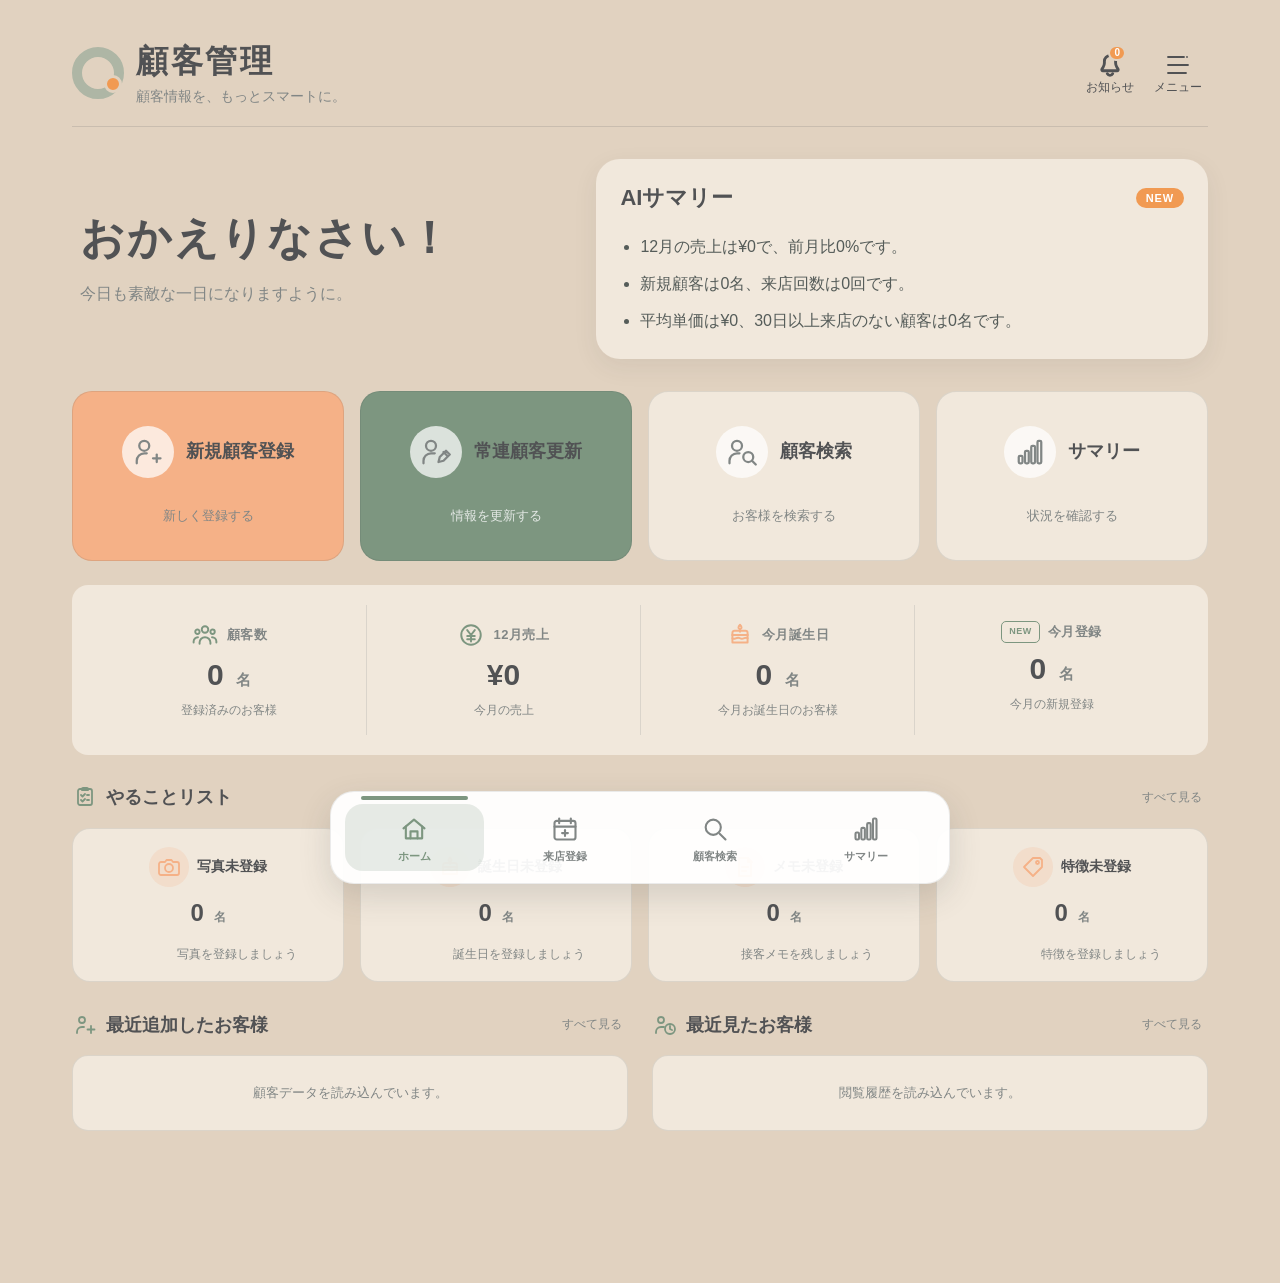
==== index.html @ 88546f0f "fix: サマリー月選択のレイアウトを復元" ====
<!DOCTYPE html>
<html lang="ja">
    <head><!-- ページのタイトルや文字コードなど、画面に直接表示されない設定を書く場所 -->
        <!-- 日本語などを文字化けせず表示するため、文字コードをUTF-8に設定 -->
        <meta charset="UTF-8">
        <!-- スマートフォンでも画面幅に合わせて表示するための設定 -->
        <meta name="viewport" content="width=device-width, initial-scale=1.0">

        <!-- ブラウザのタブに表示されるページタイトル -->
        <title>顧客管理Webアプリ</title>

        <script>
            document.documentElement.classList.add("app-loading");
        </script>

        <!-- 画面の見た目を管理するCSSファイルを読み込む -->
        <link rel="stylesheet" href="style.css">
    </head>

    <body><!-- ここから、ユーザーの画面に実際に表示される内容を書く -->
        <!-- アプリ画面の主要な内容をまとめる領域 -->
        <main class="app-container">

            <!-- アプリ名や説明をまとめるヘッダー領域 -->
            <header class="top-header">
                <!-- ロゴ・アプリ名・キャッチコピーをまとめる領域 -->
                <div class="brand">
                    <!-- 装飾用のロゴ。内容を持たないため読み上げ対象から外す -->
                    <div class="brand-logo" aria-hidden="true"></div>

                    <!-- アプリ名とキャッチコピー -->
                    <div class="brand-text">
                        <h1>顧客管理</h1>
                        <p>顧客情報を、もっとスマートに。</p>
                    </div>
                </div>

                <!-- お知らせとメニューの操作ボタン -->
                <div class="header-actions">
                    <!-- お知らせボタンと通知パネルをまとめる領域 -->
                    <div class="notification-area">
                        <!-- type="button"で通常の操作ボタンとして扱う -->
                        <button
                            class="icon-button notification-button"
                            type="button"
                            aria-label="お知らせ 3件"
                            aria-expanded="false"
                            aria-controls="notification-panel"
                        >
                            <span class="icon-button-icon">
                                <svg
                                    class="header-action-icon"
                                    viewBox="6 5 12 15"
                                    aria-hidden="true"
                                >
                                    <path
                                        d="M8.5 9.5a3.5 3.5 0 1 1 7 0v1.2c0 .9.3 1.8.8 2.6l.7 1.1c.3.5 0 1.1-.6 1.1H7.6c-.6 0-.9-.6-.6-1.1l.7-1.1c.5-.8.8-1.7.8-2.6V9.5"
                                    />
                                    <path d="M10.3 17.3a1.9 1.9 0 0 0 3.4 0" />
                                </svg>
                                <span
                                    class="notification-badge"
                                    id="notification-badge"
                                    aria-hidden="true"
                                    hidden
                                >
                                    0
                                </span>
                            </span>
                            <span class="action-label">お知らせ</span>
                        </button>

                        <!-- ベルを押したときに表示する通知パネル -->
                        <div
                            class="notification-panel"
                            id="notification-panel"
                            aria-label="お知らせ一覧"
                        >
                            <div class="notification-panel-header">
                                <h2 class="notification-panel-title">お知らせ</h2>
                                <span
                                    class="notification-panel-count"
                                    id="notification-panel-count"
                                >
                                    0件
                                </span>
                            </div>

                            <!-- JavaScriptで最新のお知らせを表示する -->
                            <div
                                class="notification-list"
                                id="notification-list"
                            ></div>
                        </div>
                    </div>

                    <div class="menu-area">
                        <button
                            class="icon-button menu-button"
                            type="button"
                            aria-label="メニュー"
                            aria-expanded="false"
                            aria-controls="menu-panel"
                        >
                            <svg
                                class="header-menu-icon"
                                viewBox="0 0 24 24"
                                aria-hidden="true"
                            >
                                <!-- 上：横線＋小さな点 -->
                                <path d="M2 3h16" />
                                <circle cx="21" cy="3" r="0.9"
                                fill="currentColor"
                                stroke="none"
                                />

                                <!-- 真ん中 -->
                                <path d="M2 11h20" />

                                <!-- 下：ほんの少しだけ短くする -->
                                <path d="M2 19h18" />
                            </svg>
                            <span class="action-label">メニュー</span>
                        </button>

                        <!-- メニューボタンを押したときに表示するパネル -->
                        <div
                            class="menu-panel"
                            id="menu-panel"
                            aria-label="メニュー一覧"
                        >   
                            <div class="menu-panel-layout">
                                <!-- 左側のビジュアルエリア -->
                                <div class="menu-panel-visual" aria-hidden="true">
                                    <div class="menu-panel-visual-placeholder">
                                        <span class="menu-panel-visual-label">
                                            CUSTOMER CARE
                                        </span>

                                        <span class="menu-panel-visual-text">
                                            顧客情報を、もっと<br>
                                            スマートに。
                                        </span>
                                    </div>
                                </div>

                                <!-- 右側のメニューエリア -->
                                <div class="menu-panel-content">
                                    <div class="menu-panel-top">
                                        <h2 class="menu-panel-title">メニュー</h2>

                                        <button
                                            class="menu-close-button"
                                            type="button"
                                            aria-label="メニューを閉じる"
                                        >
                                            <span>close</span>
                                            <span aria-hidden="true">×</span>
                                        </button>
                                    </div>

                                    <nav class="menu-list" aria-label="アプリメニュー">
                                        <button
                                            class="menu-item"
                                            type="button"
                                            data-view="new-customer"
                                        >
                                            <span class="menu-item-text">
                                                <span class="menu-item-title">
                                                    新規顧客登録
                                                </span>

                                                <span class="menu-item-description">
                                                    新しいお客様を登録する
                                                </span>
                                            </span>

                                            <span class="menu-item-arrow" aria-hidden="true">
                                                ›
                                            </span>
                                        </button>

                                        <button
                                            class="menu-item"
                                            type="button"
                                            data-view="regular-customer"
                                        >
                                            <span class="menu-item-text">
                                                <span class="menu-item-title">
                                                    常連顧客更新
                                                </span>

                                                <span class="menu-item-description">
                                                    お客様の情報を更新する
                                                </span>
                                            </span>

                                            <span class="menu-item-arrow" aria-hidden="true">
                                                ›
                                            </span>
                                        </button>

                                        <button
                                            class="menu-item"
                                            type="button"
                                            data-view="notifications"
                                        >
                                            <span class="menu-item-text">
                                                <span class="menu-item-title">
                                                    通知一覧
                                                </span>

                                                <span class="menu-item-description">
                                                    お知らせをまとめて確認する
                                                </span>
                                            </span>

                                            <span class="menu-item-arrow" aria-hidden="true">
                                                ›
                                            </span>
                                        </button>

                                        <button
                                            class="menu-item"
                                            type="button"
                                            data-view="settings"
                                        >
                                            <span class="menu-item-text">
                                                <span class="menu-item-title">
                                                    設定
                                                </span>

                                                <span class="menu-item-description">
                                                    アプリの設定を確認する
                                                </span>
                                            </span>

                                            <span class="menu-item-arrow" aria-hidden="true">
                                                ›
                                            </span>
                                        </button>

                                        <button
                                            class="menu-item"
                                            type="button"
                                            data-view="about"
                                        >
                                            <span class="menu-item-text">
                                                <span class="menu-item-title">
                                                    アプリについて
                                                </span>

                                                <span class="menu-item-description">
                                                    このアプリの情報を確認する
                                                </span>
                                            </span>

                                            <span class="menu-item-arrow" aria-hidden="true">
                                                ›
                                            </span>
                                        </button>
                                    </nav>
                                </div>
                            </div>
                        </div>
                    </div>
                </div>
            </header>

            <!-- 現在表示しているホーム画面 -->
            <div
                class="app-view"
                id="home-view"
            >

                <!-- ホーム画面上部の挨拶とAIサマリーをまとめる領域 -->
                <section class="home-overview">
                    <!-- 利用者への挨拶を表示する領域 -->
                    <div class="welcome-message">
                        <h2>おかえりなさい！</h2>
                        <p>今日も素敵な一日になりますように。</p>
                    </div>

                    <!-- AIが顧客情報を分析した結果を表示するカード -->
                    <section class="ai-summary-card">
                        <!-- AIサマリーカードの見出し -->
                        <div class="ai-summary-header">
                            <h2>AIサマリー</h2>
                            <span class="new-label">NEW</span>
                        </div>

                        <!-- JavaScriptで最新の集計内容を表示する -->
                        <ul
                            class="ai-summary-list"
                            id="home-ai-summary-list"
                        ></ul>
                    </section>
                </section>

                <!-- ホーム画面の主要機能へ移動するメニュー -->
                <section class="quick-actions">

                    <!-- 主要機能のカードを並べる領域 -->
                    <div class="action-grid">

                        <!-- 新しい顧客を登録するメニュー -->
                        <button
                            class="action-card action-card--new"
                            type="button"
                            data-view="new-customer"
                        >

                            <!-- アイコンと機能名を横並びにする -->
                            <span class="action-card-header">
                                <!-- 人物とプラス記号を組み合わせた新規登録アイコン -->
                                <span class="action-card-icon" aria-hidden="true">
                                    <svg
                                        viewBox="0 0 24 24"
                                        fill="none"
                                        stroke="currentColor"
                                        stroke-width="1.8"
                                        stroke-linecap="round"
                                        stroke-linejoin="round"
                                    >
                                    
                                        <!-- 人物の頭 -->
                                        <circle cx="9" cy="7" r="4"></circle>

                                        <!-- 人物の肩から身体の部分 -->
                                        <path d="M3 21v-2a6 6 0 0 1 6-6h2"></path>

                                        <!-- 新規追加を表すプラス記号 -->
                                        <path d="M19 14v6"></path>
                                        <path d="M16 17h6"></path>
                                    </svg>
                                </span>
                                <span class="action-card-title">新規顧客登録</span>
                            </span>
                            <span class="action-card-description">新しく登録する</span>
                        </button>

                        <!-- 常連顧客の情報を更新するメニュー -->
                        <button
                            class="action-card action-card--regular"
                            type="button"
                            data-view="regular-customer"
                        >

                            <!-- アイコンと機能名を横並びにする -->
                            <span class="action-card-header">
                                <!-- 人物と鉛筆を組み合わせた顧客情報更新アイコン -->
                                <span class="action-card-icon" aria-hidden="true">
                                    <svg
                                        viewBox="0 0 24 24"
                                        fill="none"
                                        stroke="currentColor"
                                        stroke-width="1.8"
                                        stroke-linecap="round"
                                        stroke-linejoin="round"
                                    >
                                        <!-- 人物の頭 -->
                                        <circle cx="8" cy="7" r="4"></circle>

                                        <!-- 人物の肩から身体の部分 -->
                                        <path d="M2 21v-2a6 6 0 0 1 6-6h3"></path>

                                        <!-- 顧客情報の編集を表す鉛筆 -->
                                        <path d="M14 20l1-4 5-5 3 3-5 5-4 1z"></path>

                                        <!-- 鉛筆の先端側を表す線 -->
                                        <path d="M18 12l3 3"></path>
                                    </svg>
                                </span>
                                <span class="action-card-title">常連顧客更新</span>
                            </span>
                            <span class="action-card-description">情報を更新する</span>
                        </button>

                        <!-- 登録済みの顧客を探すメニュー -->
                        <button
                            class="action-card action-card--search"
                            type="button"
                            data-view="customer-search"
                        >

                            <!-- アイコンと機能名を横並びにする -->
                            <span class="action-card-header">
                                <!-- 人物と虫眼鏡を組み合わせた顧客検索アイコン -->
                                <span class="action-card-icon" aria-hidden="true">
                                    <svg
                                        viewBox="0 0 24 24"
                                        fill="none"
                                        stroke="currentColor"
                                        stroke-width="1.8"
                                        stroke-linecap="round"
                                        stroke-linejoin="round"
                                    >
                                        <!-- 人物の頭 -->
                                        <circle cx="8" cy="7" r="4"></circle>

                                        <!-- 人物の肩から身体の部分 -->
                                        <path d="M2 21v-2a6 6 0 0 1 6-6h2"></path>

                                        <!-- 顧客を探すことを表す虫眼鏡 -->
                                        <circle cx="17" cy="16" r="4"></circle>

                                        <!-- 虫眼鏡の持ち手 -->
                                        <path d="M20 19l3 3"></path>
                                    </svg>
                                </span>
                                <span class="action-card-title">顧客検索</span>
                            </span>
                            <span class="action-card-description">お客様を検索する</span>
                        </button>

                        <!-- 顧客や来店状況を確認するメニュー -->
                        <button
                            class="action-card action-card--summary"
                            type="button"
                            data-view="summary"
                        >

                            <!-- アイコンと機能名を横並びにする -->
                            <span class="action-card-header">
                                <!-- データの集計を表す棒グラフアイコン -->
                                <span class="action-card-icon" aria-hidden="true">
                                    <svg
                                        viewBox="0 0 24 24"
                                        fill="none"
                                        stroke="currentColor"
                                        stroke-width="1.8"
                                        stroke-linecap="round"
                                        stroke-linejoin="round"
                                    >
                                        <!-- 左から右へ高くなる4本の棒 -->
                                        <rect x="3" y="15" width="3" height="6" rx="1"></rect>
                                        <rect x="8" y="11" width="3" height="10" rx="1"></rect>
                                        <rect x="13" y="7" width="3" height="14" rx="1"></rect>
                                        <rect x="18" y="3" width="3" height="18" rx="1"></rect>
                                    </svg>
                                </span>
                                <span class="action-card-title">サマリー</span>
                            </span>
                            <span class="action-card-description">状況を確認する</span>
                        </button>
                    </div>
                </section>

                <!-- 顧客数や売上など、ホーム画面の主要な数値を表示する集計エリア -->
                <section class="stats-summary" aria-label="顧客データ集計">

                    <!-- 項目名と数値を組み合わせた集計一覧 -->
                    <dl class="stats-grid">

                        <!-- 登録されている顧客数 -->
                        <div class="stat-item">

                            <!-- アイコンと項目名を横並びにする -->
                            <dt class="stat-label">
                                <!-- 登録されている複数の顧客を表すアイコン -->
                                <span class="stat-icon" aria-hidden="true">
                                    <svg
                                        viewBox="0 0 24 24"
                                        fill="none"
                                        stroke="currentColor"
                                        stroke-width="1.8"
                                        stroke-linecap="round"
                                        stroke-linejoin="round"
                                    >
                                        <!-- 中央の人物 -->
                                        <circle cx="12" cy="7" r="3"></circle>
                                        <path d="M7 20v-1a5 5 0 0 1 10 0v1"></path>

                                        <!-- 左側の人物 -->
                                        <circle cx="5" cy="9" r="2"></circle>
                                        <path d="M1.5 19v-1a4 4 0 0 1 4-4"></path>

                                        <!-- 右側の人物 -->
                                        <circle cx="19" cy="9" r="2"></circle>
                                        <path d="M22.5 19v-1a4 4 0 0 0-4-4"></path>
                                    </svg>
                                </span>
                                <span>顧客数</span>
                            </dt>
                            <dd class="stat-value">
                                <span id="home-customer-count">0</span>
                                <span class="stat-unit">名</span>
                            </dd>
                            <dd class="stat-description">
                                登録済みのお客様
                            </dd>
                        </div>

                        <!-- 全期間の売上合計 -->
                        <div class="stat-item">

                            <!-- アイコンと項目名を横並びにする -->
                            <dt class="stat-label">
                                <!-- 売上金額を表す円マークのアイコン -->
                                <span class="stat-icon" aria-hidden="true">
                                    <svg
                                        viewBox="0 0 24 24"
                                        fill="none"
                                        stroke="currentColor"
                                        stroke-width="1.8"
                                        stroke-linecap="round"
                                        stroke-linejoin="round"
                                    >
                                        <!-- 金額を囲む円 -->
                                        <circle cx="12" cy="12" r="9"></circle>

                                        <!-- 円マーク -->
                                        <path d="M8.5 7.5 12 12l3.5-4.5"></path>
                                        <path d="M8.5 13h7"></path>
                                        <path d="M8.5 16h7"></path>
                                        <path d="M12 12v6"></path>
                                    </svg>
                                </span>
                                <span id="home-sales-label">
                                    月間売上
                                </span>
                            </dt>
                            <dd
                                class="stat-value"
                                id="home-month-sales"
                            >
                                ¥0
                            </dd>

                            <dd class="stat-description">
                                今月の売上
                            </dd>
                        </div>

                        <!-- 今月誕生日を迎える顧客数 -->
                        <div class="stat-item">

                            <!-- アイコンと項目名を横並びにする -->
                            <dt class="stat-label">
                                <!-- 今月誕生日を迎えるお客様を表すケーキアイコン -->
                                <span class="stat-icon stat-icon--birthday" aria-hidden="true">
                                    <svg
                                        viewBox="0 0 24 24"
                                        fill="none"
                                        stroke="currentColor"
                                        stroke-width="1.8"
                                        stroke-linecap="round"
                                        stroke-linejoin="round"
                                    >
                                        <!-- ろうそくの炎 -->
                                        <path d="M12 2.5c1 1 1.4 1.8 1.4 2.6A1.4 1.4 0 0 1 12 6.5a1.4 1.4 0 0 1-1.4-1.4c0-.8.4-1.6 1.4-2.6z"></path>

                                        <!-- ろうそく -->
                                        <path d="M12 6.5V9"></path>

                                        <!-- ケーキ上部 -->
                                        <path d="M5 12h14"></path>
                                        <path d="M7 8h10a2 2 0 0 1 2 2v2H5v-2a2 2 0 0 1 2-2z"></path>

                                        <!-- ケーキ本体 -->
                                        <path d="M5 12v7h14v-7"></path>

                                        <!-- デコレーション -->
                                        <path d="M5 15c2 2 4-2 7 0s5-2 7 0"></path>
                                    </svg>
                                </span>
                                <span>今月誕生日</span>
                            </dt>
                            <dd class="stat-value">
                                <span id="home-birthday-count">0</span>
                                <span class="stat-unit">名</span>
                            </dd>
                            <dd class="stat-description">今月お誕生日のお客様</dd>
                        </div>

                        <!-- 今月新しく登録された顧客数 -->
                        <div class="stat-item">

                            <!-- アイコンと項目名を横並びにする -->
                            <dt class="stat-label">
                                <!-- 今月新しく登録された件数を表すNEWバッジ -->
                                <span class="stat-icon stat-icon--new" aria-hidden="true">NEW</span>
                                <span>今月登録</span>
                            </dt>
                            <dd class="stat-value">
                                <span id="home-registration-count">0</span>
                                <span class="stat-unit">名</span>
                            </dd>
                            <dd class="stat-description">今月の新規登録</dd>
                        </div>
                    </dl>
                </section>

                <!-- 登録情報の不足など、対応が必要な項目を表示する領域 -->
                <section class="todo-section">

                    <!-- セクション名と一覧表示ボタンを横並びにする -->
                    <div class="section-header">

                        <!-- アイコンとセクション名 -->
                        <h2 class="section-title">
                            <!-- 対応項目の一覧を表すチェックリストアイコン -->
                            <span class="section-title-icon" aria-hidden="true">
                                <svg
                                    viewBox="0 0 24 24"
                                    fill="none"
                                    stroke="currentColor"
                                    stroke-width="1.8"
                                    stroke-linecap="round"
                                    stroke-linejoin="round"
                                >
                                    <!-- クリップボード本体 -->
                                    <rect x="5" y="4" width="14" height="16" rx="2"></rect>

                                    <!-- 上のクリップ部分 -->
                                    <path d="M9 4.5h6"></path>
                                    <path d="M10 3h4a1 1 0 0 1 1 1v1H9V4a1 1 0 0 1 1-1z"></path>

                                    <!-- チェックマーク -->
                                    <path d="m8 10 1.5 1.5L12 9"></path>
                                    <path d="m8 15 1.5 1.5L12 14"></path>

                                    <!-- 項目の線 -->
                                    <path d="M14 10h2"></path>
                                    <path d="M14 15h2"></path>
                                </svg>
                            </span>
                            <span>やることリスト</span>
                        </h2>

                        <!-- 対応が必要なお客様をまとめて確認するボタン -->
                        <button
                            class="section-link"
                            type="button"
                            data-home-todo-action="all"
                        >
                            すべて見る
                            <span aria-hidden="true"></span>
                        </button>
                    </div>

                    <!-- 対応が必要な項目をカード形式で並べる領域 -->
                    <div class="todo-grid">

                        <!-- 写真未登録 -->
                        <button
                            class="todo-card"
                            type="button"
                            data-home-todo-action="photo"
                        >

                            <!-- アイコンと項目名を横並びにする -->
                            <span class="todo-card-header">
                                <!-- 写真未登録を表すカメラアイコン -->
                                <span class="todo-card-icon todo-card-icon--photo" aria-hidden="true">
                                    <svg
                                        viewBox="0 0 24 24"
                                        fill="none"
                                        stroke="currentColor"
                                        stroke-width="1.8"
                                        stroke-linecap="round"
                                        stroke-linejoin="round"
                                    >
                                        <!-- カメラ本体 -->
                                        <path d="M4 7h4l1.5-2h5L16 7h4a2 2 0 0 1 2 2v9a2 2 0 0 1-2 2H4a2 2 0 0 1-2-2V9a2 2 0 0 1 2-2z"></path>

                                        <!-- カメラのレンズ -->
                                        <circle cx="12" cy="13" r="4"></circle>
                                    </svg>
                                </span>
                                <span class="todo-card-title">写真未登録</span>
                            </span>
                            <span class="todo-card-value">
                                <span id="home-todo-photo-count">0</span>
                                <span class="todo-card-unit">名</span>
                            </span>
                            <span class="todo-card-description">写真を登録しましょう</span>
                            <span class="todo-card-arrow" aria-hidden="true"></span>
                        </button>

                        <!-- 誕生日未登録 -->
                        <button
                            class="todo-card"
                            type="button"
                            data-home-todo-action="birthday"
                        >

                            <!-- アイコンと項目名を横並びにする -->
                            <span class="todo-card-header">
                                <!-- 誕生日未登録を表すケーキアイコン -->
                                <span class="todo-card-icon todo-card-icon--birthday" aria-hidden="true">
                                    <svg
                                        viewBox="0 0 24 24"
                                        fill="none"
                                        stroke="currentColor"
                                        stroke-width="1.8"
                                        stroke-linecap="round"
                                        stroke-linejoin="round"
                                    >
                                        <!-- ろうそくの炎 -->
                                        <path d="M12 2.5c1 1 1.4 1.8 1.4 2.6A1.4 1.4 0 0 1 12 6.5a1.4 1.4 0 0 1-1.4-1.4c0-.8.4-1.6 1.4-2.6z"></path>

                                        <!-- ろうそく -->
                                        <path d="M12 6.5V9"></path>

                                        <!-- ケーキ上部 -->
                                        <path d="M5 12h14"></path>
                                        <path d="M7 8h10a2 2 0 0 1 2 2v2H5v-2a2 2 0 0 1 2-2z"></path>

                                        <!-- ケーキ本体 -->
                                        <path d="M5 12v7h14v-7"></path>

                                        <!-- デコレーション -->
                                        <path d="M5 15c2 2 4-2 7 0s5-2 7 0"></path>
                                    </svg>
                                </span>
                                <span class="todo-card-title">誕生日未登録</span>
                            </span>
                            <span class="todo-card-value">
                                <span id="home-todo-birthday-count">0</span>
                                <span class="todo-card-unit">名</span>
                            </span>
                            <span class="todo-card-description">誕生日を登録しましょう</span>
                            <span class="todo-card-arrow" aria-hidden="true"></span>
                        </button>

                        <!-- メモ未登録 -->
                        <button
                            class="todo-card"
                            type="button"
                            data-home-todo-action="memo"
                        >

                            <!-- アイコンと項目名を横並びにする -->
                            <span class="todo-card-header">
                            <!-- メモ未登録を表す書類アイコン -->
                                <span class="todo-card-icon todo-card-icon--memo" aria-hidden="true">
                                    <svg
                                        viewBox="0 0 24 24"
                                        fill="none"
                                        stroke="currentColor"
                                        stroke-width="1.8"
                                        stroke-linecap="round"
                                        stroke-linejoin="round"
                                    >
                                        <!-- 書類本体 -->
                                        <path d="M6 3h9l3 3v15H6z"></path>

                                        <!-- 右上の折り返し -->
                                        <path d="M15 3v4h4"></path>

                                        <!-- メモを表す線 -->
                                        <path d="M9 12h6"></path>
                                        <path d="M9 16h4"></path>
                                    </svg>
                                </span>
                                <span class="todo-card-title">メモ未登録</span>
                            </span>
                            <span class="todo-card-value">
                                <span id="home-todo-memo-count">0</span>
                                <span class="todo-card-unit">名</span>
                            </span>
                            <span class="todo-card-description">接客メモを残しましょう</span>
                            <span class="todo-card-arrow" aria-hidden="true"></span>
                        </button>

                        <!-- 特徴未登録 -->
                        <button
                            class="todo-card"
                            type="button"
                            data-home-todo-action="features"
                        >
                            
                            <!-- アイコンと項目名を横並びにする -->
                            <span class="todo-card-header">
                                <!-- 特徴未登録を表すタグアイコン -->
                                <span class="todo-card-icon todo-card-icon--feature" aria-hidden="true">
                                    <svg
                                        viewBox="0 0 24 24"
                                        fill="none"
                                        stroke="currentColor"
                                        stroke-width="1.8"
                                        stroke-linecap="round"
                                        stroke-linejoin="round"
                                    >
                                        <!-- タグ本体 -->
                                        <path d="M3 12 12 3h7l2 2v7l-9 9z"></path>

                                        <!-- タグの穴 -->
                                        <circle cx="16.5" cy="7.5" r="1.5"></circle>
                                    </svg>
                                </span>
                                <span class="todo-card-title">特徴未登録</span>
                            </span>
                            <span class="todo-card-value">
                                <span id="home-todo-features-count">0</span>
                                <span class="todo-card-unit">名</span>
                            </span>
                            <span class="todo-card-description">特徴を登録しましょう</span>
                            <span class="todo-card-arrow" aria-hidden="true"></span>
                        </button>
                    </div>
                </section>

                <!-- 最近利用した顧客情報をまとめる領域 -->
                <div class="recent-customers-grid">

                    <!-- 最近追加したお客様を表示する領域 -->
                    <section class="recent-customers-section">

                        <!-- セクション名と一覧表示ボタンを横並びにする -->
                        <div class="section-header">

                            <!-- アイコンとセクション名 -->
                            <h2 class="section-title">
                                <!-- 新しく追加された顧客を表す人物追加アイコン -->
                                <span class="section-title-icon" aria-hidden="true">
                                    <svg
                                        viewBox="0 0 24 24"
                                        fill="none"
                                        stroke="currentColor"
                                        stroke-width="1.8"
                                        stroke-linecap="round"
                                        stroke-linejoin="round"
                                    >
                                        <!-- 人物の頭 -->
                                        <circle cx="9" cy="7" r="3"></circle>

                                        <!-- 人物の肩から身体 -->
                                        <path d="M4 20v-1a5 5 0 0 1 5-5h2"></path>

                                        <!-- 新規追加を表すプラス記号 -->
                                        <path d="M18 13v7"></path>
                                        <path d="M14.5 16.5h7"></path>
                                    </svg>
                                </span>

                                <span>最近追加したお客様</span>
                            </h2>

                            <!-- 登録日の新しい順で顧客一覧を確認するボタン -->
                            <button
                                class="section-link"
                                type="button"
                                data-home-customer-list-action="recently-added"
                            >
                                すべて見る
                                <span aria-hidden="true"></span>
                            </button>

                        </div>

                        <!-- 最近追加した顧客カードを並べる領域 -->
                        <div
                            class="customer-list customer-list--recent"
                            id="home-recently-added-list"
                            aria-live="polite"
                        >
                            <p class="customer-list-empty-message">
                                顧客データを読み込んでいます。
                            </p>
                        </div>
                    </section>

                    <!-- 最近見たお客様を表示する領域 -->
                    <section class="recent-customers-section">

                        <!-- セクション名と一覧表示ボタンを横並びにする -->
                        <div class="section-header">

                            <!-- アイコンとセクション名 -->
                            <h2 class="section-title">
                                <!-- 最近確認した顧客を表す人物と時計のアイコン -->
                                <span class="section-title-icon" aria-hidden="true">
                                    <svg
                                        viewBox="0 0 24 24"
                                        fill="none"
                                        stroke="currentColor"
                                        stroke-width="1.8"
                                        stroke-linecap="round"
                                        stroke-linejoin="round"
                                    >
                                        <!-- 人物の頭 -->
                                        <circle cx="8" cy="7" r="3"></circle>

                                        <!-- 人物の肩から身体 -->
                                        <path d="M3 20v-1a5 5 0 0 1 5-5h3"></path>

                                        <!-- 最近見たことを表す時計 -->
                                        <circle cx="17" cy="16" r="5"></circle>
                                        <path d="M17 13v3l2 1"></path>
                                    </svg>
                                </span>

                                <span>最近見たお客様</span>
                            </h2>

                            <!-- 閲覧履歴の新しい順で顧客一覧を確認するボタン -->
                            <button
                                class="section-link"
                                type="button"
                                data-home-customer-list-action="recently-viewed"
                            >
                                すべて見る
                                <span aria-hidden="true"></span>
                            </button>
                        </div>

                        <!-- 最近見た顧客カードを並べる領域 -->
                        <div
                            class="customer-list customer-list--viewed"
                            id="home-recently-viewed-list"
                            aria-live="polite"
                        >
                            <p class="customer-list-empty-message">
                                閲覧履歴を読み込んでいます。
                            </p>
                        </div>
                    </section>
                </div>
            </div>

            <!-- 来店登録の種類を選択する画面 -->
            <section
                class="app-view"
                id="visit-registration-view"
                aria-label="来店を登録"
            >
                <!-- 新規顧客・常連顧客の選択カード -->
                <div class="visit-registration-options">
                    <!-- 初めて来店するお客様 -->
                    <button
                        class="visit-registration-card visit-registration-card--new"
                        type="button"
                        data-view="new-customer"
                    >
                        <span
                            class="visit-registration-card-icon"
                            aria-hidden="true"
                        >
                            <svg
                                viewBox="0 0 24 24"
                                fill="none"
                                stroke="currentColor"
                                stroke-width="1.8"
                                stroke-linecap="round"
                                stroke-linejoin="round"
                            >
                                <circle cx="9" cy="7" r="4"></circle>
                                <path d="M3 21v-2a6 6 0 0 1 6-6h2"></path>
                                <path d="M19 14v6"></path>
                                <path d="M16 17h6"></path>
                            </svg>
                        </span>

                        <span class="visit-registration-card-divider"></span>

                        <span class="visit-registration-card-content">
                            <span class="visit-registration-card-title">
                                新規顧客
                            </span>

                            <span class="visit-registration-card-description">
                                初めて来店するお客様
                            </span>
                        </span>

                        <span
                            class="visit-registration-card-arrow"
                            aria-hidden="true"
                        >
                            ›
                        </span>
                    </button>

                    <!-- 登録済みのお客様 -->
                    <button
                        class="visit-registration-card visit-registration-card--regular"
                        type="button"
                        data-view="regular-customer"
                    >
                        <span
                            class="visit-registration-card-icon"
                            aria-hidden="true"
                        >
                            <svg
                                viewBox="0 0 24 24"
                                fill="none"
                                stroke="currentColor"
                                stroke-width="1.8"
                                stroke-linecap="round"
                                stroke-linejoin="round"
                            >
                                <!-- 人物の頭 -->
                                <circle cx="8" cy="7" r="4"></circle>

                                <!-- 人物の肩から身体の部分 -->
                                <path d="M2 21v-2a6 6 0 0 1 6-6h3"></path>

                                <!-- 顧客情報の編集を表す鉛筆 -->
                                <path d="M14 20l1-4 5-5 3 3-5 5-4 1z"></path>

                                <!-- 鉛筆の先端側を表す線 -->
                                <path d="M18 12l3 3"></path>
                            </svg>
                        </span>

                        <span class="visit-registration-card-divider"></span>

                        <span class="visit-registration-card-content">
                            <span class="visit-registration-card-title">
                                常連顧客
                            </span>

                            <span class="visit-registration-card-description">
                                登録済みのお客様を検索
                            </span>
                        </span>

                        <span
                            class="visit-registration-card-arrow"
                            aria-hidden="true"
                        >
                            ›
                        </span>
                    </button>
                </div>

                <!-- 画面下部の装飾 -->
                <div
                    class="visit-registration-decoration"
                    aria-hidden="true"
                >
                    <span class="visit-registration-decoration-line"></span>

                    <span class="visit-registration-decoration-mark">
                        ◯
                    </span>

                    <span class="visit-registration-decoration-line"></span>
                </div>
            </section>

            <!-- 新規顧客登録画面 -->
            <section
                class="app-view"
                id="new-customer-view"
                aria-label="新規顧客"
            >
                <!-- 新規顧客情報を入力するフォーム -->
                <form
                    class="customer-form"
                    id="new-customer-form"
                    novalidate
                >
                    <!-- 顧客名を入力するカード -->
                    <section class="form-card">
                        <div class="form-field">
                            <!-- 項目名と必須ラベル -->
                            <div class="form-label-row">
                                <label
                                    class="form-label"
                                    for="customer-name"
                                >
                                    顧客名
                                </label>

                                <span class="required-label">
                                    [必須]
                                </span>
                            </div>

                            <!-- 顧客名の入力欄 -->
                            <input
                                class="form-input"
                                id="customer-name"
                                name="customerName"
                                type="text"
                                placeholder="顧客名を入力してください"
                                autocomplete="name"
                                required
                            >

                            <p
                                class="form-error-message"
                                role="alert"
                                hidden
                            >
                                顧客名を入力してください。
                            </p>
                        </div>

                        <!-- 登録済みの似ている顧客を知らせる領域 -->
                        <section
                            class="similar-customer-alert"
                            aria-labelledby="similar-customer-title"
                            aria-live="polite"
                            hidden
                        >
                            <div class="similar-customer-header">
                                <span
                                    class="similar-customer-icon"
                                    aria-hidden="true"
                                >
                                    !
                                </span>

                                <h3 id="similar-customer-title">
                                    似ている顧客がいます
                                </h3>
                            </div>

                            <p class="similar-customer-description">
                                同じお客様を重複して登録しないよう、登録済みの情報をご確認ください。
                            </p>

                            <div class="similar-customer-card">
                                <div class="similar-customer-info">
                                    <span class="similar-customer-name">
                                        山田 太郎
                                    </span>

                                    <span class="similar-customer-meta">
                                        最終来店：2026/07/15
                                    </span>
                                </div>

                                <button
                                    class="similar-customer-button"
                                    type="button"
                                >
                                    この顧客を確認する
                                    <span aria-hidden="true">→</span>
                                </button>
                            </div>
                        </section>
                    </section>

                    <!-- 来店日を入力するカード -->
                    <section class="form-card">
                        <div class="form-field">
                            <!-- 項目名と必須ラベル -->
                            <div class="form-label-row">
                                <label
                                    class="form-label"
                                    for="visit-date"
                                >
                                    来店日
                                </label>

                                <span class="required-label">
                                    [必須]
                                </span>
                            </div>

                            <!-- 来店日の入力欄 -->
                            <input
                                class="form-input"
                                id="visit-date"
                                name="visitDate"
                                type="date"
                                required
                            >

                            <p
                                class="form-error-message"
                                role="alert"
                                hidden
                            >
                                来店日を入力してください。
                            </p>
                        </div>
                    </section>

                    <!-- 誕生日を入力するカード -->
                    <section class="form-card birthday-card">
                        <!-- 誕生日の項目名と必須ラベル -->
                        <div class="form-label-row">
                            <p class="form-label birthday-card-title">
                                誕生日
                            </p>

                            <span class="required-label">
                                [必須]
                            </span>
                        </div>

                        <!-- 誕生日を入力するか、不明かを選択する -->
                        <div class="birthday-status">
                            <label class="radio-label">
                                <input
                                    class="radio-input"
                                    type="radio"
                                    name="birthdayStatus"
                                    value="known"
                                    checked
                                >

                                <span class="radio-mark"></span>
                                <span>誕生日を入力する</span>
                            </label>

                            <label class="radio-label">
                                <input
                                    class="radio-input"
                                    type="radio"
                                    name="birthdayStatus"
                                    value="unknown"
                                >

                                <span class="radio-mark"></span>
                                <span>不明</span>
                            </label>
                        </div>

                        <p
                            class="form-error-message"
                            role="alert"
                            hidden
                        >
                            生年月日の年・月・日をすべて選択してください。
                        </p>

                        <!-- 生年月日の選択欄 -->
                        <div class="birthday-selects">
                            <label class="birthday-select-field">
                                <span class="visually-hidden">
                                    生まれた年
                                </span>

                                <select
                                    class="form-select"
                                    id="birth-year"
                                    name="birthYear"
                                    required
                                >
                                    <option value="">年</option>
                                </select>
                            </label>

                            <label class="birthday-select-field">
                                <span class="visually-hidden">
                                    生まれた月
                                </span>

                                <select
                                    class="form-select"
                                    id="birth-month"
                                    name="birthMonth"
                                    required
                                >
                                    <option value="">月</option>
                                </select>
                            </label>

                            <label class="birthday-select-field">
                                <span class="visually-hidden">
                                    生まれた日
                                </span>

                                <select
                                    class="form-select"
                                    id="birth-day"
                                    name="birthDay"
                                    required
                                >
                                    <option value="">日</option>
                                </select>
                            </label>
                        </div>
                    </section>

                    <!-- お客様の特徴を登録するカード -->
                    <section class="form-card feature-card">
                        <!-- 特徴の見出しと編集ボタン -->
                        <div class="feature-card-header">
                            <div class="form-label-row">
                                <p class="form-label feature-card-title">
                                    特徴
                                </p>

                                <span class="required-label">
                                    [必須]
                                </span>
                            </div>

                            <button
                                class="feature-edit-button"
                                type="button"
                                aria-expanded="false"
                            >
                                タグを編集
                            </button>
                        </div>

                        <!-- よく使用する特徴タグ -->
                        <div
                            class="feature-list"
                            aria-label="お客様の特徴"
                            aria-describedby="feature-required-message"
                        >
                            <button
                                class="feature-chip"
                                type="button"
                                aria-pressed="false"
                            >
                                短髪
                            </button>

                            <button
                                class="feature-chip"
                                type="button"
                                aria-pressed="false"
                            >
                                髭
                            </button>

                            <button
                                class="feature-chip"
                                type="button"
                                aria-pressed="false"
                            >
                                筋肉質
                            </button>

                            <button
                                class="feature-chip"
                                type="button"
                                aria-pressed="false"
                            >
                                細身
                            </button>

                            <button
                                class="feature-chip"
                                type="button"
                                aria-pressed="false"
                            >
                                体育会系
                            </button>

                            <button
                                class="feature-chip"
                                type="button"
                                aria-pressed="false"
                            >
                                お酒好き
                            </button>

                            <button
                                class="feature-chip"
                                type="button"
                                aria-pressed="false"
                            >
                                社長
                            </button>
                        </div>

                        <p
                            class="form-error-message"
                            id="feature-required-message"
                            role="alert"
                            hidden
                        >
                            特徴を1つ以上選択してください。
                        </p>

                        <!-- 特徴タグの編集操作 -->
                        <div
                            class="feature-editor-bar"
                            hidden
                        >
                            <div class="feature-editor-info">
                                <p class="feature-selected-message">
                                    <strong class="feature-selected-count">0</strong>
                                    件選択中
                                </p>

                                <p class="feature-edit-hint">
                                    鉛筆を押すとタグ名を変更できます
                                </p>
                            </div>

                            <button
                                class="feature-delete-button"
                                type="button"
                                disabled
                            >
                                選択したタグを削除
                            </button>
                        </div>

                        <!-- 一覧にない特徴を追加する入力欄 -->
                        <div class="feature-add-row">
                            <label
                                class="visually-hidden"
                                for="custom-feature"
                            >
                                新しい特徴
                            </label>

                            <input
                                class="form-input"
                                id="custom-feature"
                                name="customFeature"
                                type="text"
                                placeholder="特徴を入力してください"
                            >

                            <button
                                class="feature-add-button"
                                type="button"
                            >
                                追加
                            </button>
                        </div>
                    </section>

                    <!-- お客様の会計金額を入力するカード -->
                    <section class="form-card">
                        <div class="form-field">
                            <!-- 項目名と必須ラベル -->
                            <div class="form-label-row">
                                <label
                                    class="form-label"
                                    for="payment-amount"
                                >
                                    会計金額
                                </label>

                                <span class="required-label">
                                    [必須]
                                </span>
                            </div>

                            <!-- 円記号と会計金額の入力欄 -->
                            <div class="payment-amount-field">
                                <input
                                    class="form-input payment-amount-input"
                                    id="payment-amount"
                                    name="paymentAmount"
                                    type="text"
                                    inputmode="numeric"
                                    placeholder="0"
                                    autocomplete="off"
                                    aria-describedby="payment-amount-help"
                                    required
                                >

                                <span
                                    class="payment-amount-unit"
                                    aria-hidden="true"
                                >
                                    ¥
                                </span>
                            </div>

                            <p
                                class="form-error-message"
                                role="alert"
                                hidden
                            >
                                0円以上の会計金額を入力してください。
                            </p>

                            <p
                                class="form-help-text"
                                id="payment-amount-help"
                            >
                                数字を入力すると、カンマが自動で追加されます。
                            </p>
                        </div>
                    </section>

                    <!-- 担当スタッフを選択するカード -->
                    <section class="form-card">
                        <div class="form-field">
                            <!-- 項目名と必須ラベル -->
                            <div class="form-label-row">
                                <label
                                    class="form-label"
                                    for="staff-member"
                                >
                                    担当スタッフ
                                </label>

                                <span class="required-label">
                                    [必須]
                                </span>
                            </div>

                            <!-- 担当スタッフの入力欄 -->
                            <div class="staff-input-field">
                                <input
                                    class="form-input"
                                    id="staff-member"
                                    name="staffMember"
                                    type="text"
                                    list="staff-member-options"
                                    placeholder="担当スタッフ名を入力してください"
                                    autocomplete="off"
                                    required
                                >

                                <!-- 実データから担当スタッフ候補を表示する -->
                                <datalist id="staff-member-options"></datalist>
                            </div>

                            <p
                                class="form-error-message"
                                role="alert"
                                hidden
                            >
                                担当スタッフを入力してください。
                            </p>

                            <p class="form-help-text">
                                当日お客様を担当したスタッフを選択してください。
                            </p>
                        </div>
                    </section>

                    <!-- 新規顧客についてのメモを入力するカード -->
                    <section class="form-card">
                        <div class="form-field">
                            <div class="form-label-row">
                                <label
                                    class="form-label"
                                    for="new-customer-memo"
                                >
                                    新規顧客メモ
                                </label>
                            </div>

                            <textarea
                                class="form-textarea"
                                id="new-customer-memo"
                                name="newCustomerMemo"
                                rows="2"
                                maxlength="500"
                                placeholder="会話した内容や好み、次回来店時に確認したいことなどを入力してください。"
                                aria-describedby="new-customer-memo-help"
                            ></textarea>

                            <p
                                class="form-help-text"
                                id="new-customer-memo-help"
                            >
                                500文字以内で入力してください。
                            </p>
                        </div>
                    </section>

                    <!-- お客様の写真を登録するカード -->
                    <section class="form-card photo-card">
                        <div class="form-label-row">
                            <p class="form-label">
                                顧客写真
                            </p>
                        </div>

                        <p
                            class="form-help-text photo-help-text"
                            id="customer-photo-help"
                        >
                            お客様を見分けやすくするための写真を登録できます。
                        </p>

                        <!-- 写真のプレビューを表示する領域 -->
                        <div class="photo-preview">
                            <!-- 写真が未選択のときに表示する内容 -->
                            <div class="photo-preview-placeholder">
                                <span
                                    class="photo-preview-icon"
                                    aria-hidden="true"
                                >
                                    <svg
                                        viewBox="0 0 24 24"
                                        fill="none"
                                        stroke="currentColor"
                                        stroke-width="1.8"
                                        stroke-linecap="round"
                                        stroke-linejoin="round"
                                    >
                                        <rect
                                            x="3"
                                            y="5"
                                            width="18"
                                            height="14"
                                            rx="3"
                                        ></rect>

                                        <circle
                                            cx="9"
                                            cy="10"
                                            r="2"
                                        ></circle>

                                        <path d="M4 17l5-5 4 4 3-3 4 4"></path>
                                    </svg>
                                </span>

                                <p>写真が選択されていません</p>
                            </div>

                            <!-- 選択した複数の写真を表示する一覧 -->
                            <div
                                class="photo-preview-list"
                                aria-live="polite"
                            >
                            </div>
                        </div>

                        <!-- 実際のファイル選択欄 -->
                        <input
                            class="visually-hidden"
                            id="customer-photo"
                            name="customerPhoto"
                            type="file"
                            accept="image/*"
                            multiple
                            aria-describedby="customer-photo-help"
                        >

                        <div class="photo-actions">
                            <label
                                class="photo-select-button"
                                for="customer-photo"
                            >
                                写真を選択
                            </label>

                            <button
                                class="photo-remove-button"
                                type="button"
                                hidden
                            >
                                写真をすべて削除
                            </button>
                        </div>
                    </section>

                    <!-- 新規顧客を登録する操作エリア -->
                    <div class="form-submit-area">
                        <button
                            class="new-customer-submit-button"
                            id="new-customer-submit-button"
                            type="submit"
                        >
                            <span>
                                登録内容を確認する
                            </span>
                        </button>
                    </div>
                </form>
            </section>

            <!-- 常連顧客の来店情報を更新する画面 -->
            <section
                class="app-view"
                id="regular-customer-view"
                aria-label="常連顧客"
            >
                <!-- 登録済みの顧客を検索するカード -->
                <section
                    class="form-card regular-customer-search-card"
                    aria-labelledby="regular-customer-search-title"
                >
                    <div class="form-field">
                        <div class="form-label-row">
                            <h3
                                class="form-label"
                                id="regular-customer-search-title"
                            >
                                顧客検索
                            </h3>

                            <span class="required-label">
                                [必須]
                            </span>
                        </div>

                        <div class="regular-customer-search-field">
                            <input
                                class="form-input"
                                id="regular-customer-search"
                                type="search"
                                placeholder="顧客名・顧客ID・特徴で検索"
                                autocomplete="off"
                                aria-describedby="regular-customer-search-help"
                            >

                            <span
                                class="regular-customer-search-icon"
                                aria-hidden="true"
                            >
                                <svg
                                    viewBox="0 0 24 24"
                                    fill="none"
                                    stroke="currentColor"
                                    stroke-width="1.8"
                                    stroke-linecap="round"
                                    stroke-linejoin="round"
                                >
                                    <circle
                                        cx="10.5"
                                        cy="10.5"
                                        r="6.5"
                                    ></circle>

                                    <path d="m16 16 5 5"></path>
                                </svg>
                            </span>
                        </div>

                        <p
                            class="form-help-text"
                            id="regular-customer-search-help"
                        >
                            入力すると、該当するお客様が表示されます。
                        </p>

                        <p
                            class="form-error-message"
                            id="regular-customer-selection-error"
                            role="alert"
                            hidden
                        >
                            更新するお客様を選択してください。
                        </p>

                        <!-- 検索文字を入力したときだけ表示する検索結果 -->
                        <div
                            class="regular-customer-search-results"
                            id="regular-customer-search-results"
                            aria-live="polite"
                            hidden
                        >
                            <h3 class="regular-customer-results-title">
                                検索結果
                            </h3>

                            <div class="regular-customer-result-list">
                                <!-- 画面確認用の仮顧客データ1 -->
                                <article
                                    class="regular-customer-result-item"
                                    data-search-text="浅田 けん MU00001 短髪 髭 筋肉質 お酒好き"
                                    data-customer-name="浅田 けん"
                                    data-customer-id="MU00001"
                                    data-customer-initial="浅"
                                    data-last-visit="2026/07/21"
                                    data-visit-count="3"
                                    data-total-sales="42000"
                                    data-average-spend="14000"
                                    data-features="短髪,髭,筋肉質,お酒好き"
                                    data-recent-memo="シャンパンを開けてくれた"
                                    data-birthday-status="known"
                                    data-birth-year="1985"
                                    data-birth-month="4"
                                    data-birth-day="20"
                                >
                                    <div class="regular-customer-result-profile">
                                        <span
                                            class="regular-customer-result-avatar"
                                            aria-hidden="true"
                                        >
                                            浅
                                        </span>

                                        <div class="regular-customer-result-info">
                                            <div class="regular-customer-result-heading">
                                                <strong>
                                                    浅田 けん
                                                </strong>

                                                <span>
                                                    MU00001
                                                </span>
                                            </div>

                                            <p>
                                                短髪・髭・筋肉質・お酒好き
                                            </p>

                                            <p>
                                                最終来店：2026/07/21
                                            </p>
                                        </div>
                                    </div>

                                    <button
                                        class="regular-customer-select-button"
                                        type="button"
                                    >
                                        この顧客を選択
                                    </button>
                                </article>

                                <!-- 画面確認用の仮顧客データ2 -->
                                <article
                                    class="regular-customer-result-item"
                                    data-search-text="浅田 健一 MU00002 短髪 体育会系 社長"
                                    data-customer-name="浅田 健一"
                                    data-customer-id="MU00002"
                                    data-customer-initial="浅"
                                    data-last-visit="2026/07/18"
                                    data-visit-count="6"
                                    data-total-sales="78000"
                                    data-average-spend="13000"
                                    data-features="短髪,体育会系,社長"
                                    data-recent-memo="次回は友人と来店予定"
                                    data-birthday-status="unknown"
                                    data-birth-year=""
                                    data-birth-month=""
                                    data-birth-day=""
                                >
                                    <div class="regular-customer-result-profile">
                                        <span
                                            class="regular-customer-result-avatar"
                                            aria-hidden="true"
                                        >
                                            浅
                                        </span>

                                        <div class="regular-customer-result-info">
                                            <div class="regular-customer-result-heading">
                                                <strong>
                                                    浅田 健一
                                                </strong>

                                                <span>
                                                    MU00002
                                                </span>
                                            </div>

                                            <p>
                                                短髪・体育会系・社長
                                            </p>

                                            <p>
                                                最終来店：2026/07/18
                                            </p>
                                        </div>
                                    </div>

                                    <button
                                        class="regular-customer-select-button"
                                        type="button"
                                    >
                                        この顧客を選択
                                    </button>
                                </article>

                                <!-- 画面確認用の仮顧客データ3 -->
                                <article
                                    class="regular-customer-result-item"
                                    data-search-text="あさだけんた MU00003 細身 短髪 お酒好き"
                                    data-customer-name="あさだけんた"
                                    data-customer-id="MU00003"
                                    data-customer-initial="あ"
                                    data-last-visit="2026/07/10"
                                    data-visit-count="2"
                                    data-total-sales="19000"
                                    data-average-spend="9500"
                                    data-features="細身,短髪,お酒好き"
                                    data-recent-memo="赤ワインが好き"
                                    data-birthday-status="known"
                                    data-birth-year="1992"
                                    data-birth-month="11"
                                    data-birth-day="8"
                                >
                                    <div class="regular-customer-result-profile">
                                        <span
                                            class="regular-customer-result-avatar"
                                            aria-hidden="true"
                                        >
                                            あ
                                        </span>

                                        <div class="regular-customer-result-info">
                                            <div class="regular-customer-result-heading">
                                                <strong>
                                                    あさだけんた
                                                </strong>

                                                <span>
                                                    MU00003
                                                </span>
                                            </div>

                                            <p>
                                                細身・短髪・お酒好き
                                            </p>

                                            <p>
                                                最終来店：2026/07/10
                                            </p>
                                        </div>
                                    </div>

                                    <button
                                        class="regular-customer-select-button"
                                        type="button"
                                    >
                                        この顧客を選択
                                    </button>
                                </article>
                            </div>

                            <!-- 該当する顧客がいない場合の表示 -->
                            <p
                                class="regular-customer-no-results"
                                hidden
                            >
                                該当するお客様が見つかりませんでした。
                            </p>
                        </div>
                    </div>
                </section>

                <!-- 顧客を選択したあとに表示するプロフィールカード -->
                <section
                    class="regular-selected-customer"
                    id="regular-selected-customer"
                    aria-labelledby="regular-selected-customer-title"
                    aria-live="polite"
                    hidden
                >
                    <div class="regular-selected-customer-header">
                        <h3 id="regular-selected-customer-title">
                            選択中のお客様
                        </h3>

                        <button
                            class="regular-customer-change-button"
                            type="button"
                        >
                            変更
                        </button>
                    </div>

                    <div class="regular-selected-customer-profile">
                        <span
                            class="regular-selected-customer-avatar"
                            id="regular-selected-avatar"
                            aria-hidden="true"
                        >
                            浅
                        </span>

                        <div class="regular-selected-customer-main">
                            <div class="regular-selected-customer-name-row">
                                <strong id="regular-selected-name">
                                    浅田 けん
                                </strong>

                                <span id="regular-selected-id">
                                    MU00001
                                </span>
                            </div>

                            <dl class="regular-selected-customer-stats">
                                <div>
                                    <dt>最終来店</dt>
                                    <dd id="regular-selected-last-visit">
                                        2026/07/21
                                    </dd>
                                </div>

                                <div>
                                    <dt>来店回数</dt>
                                    <dd>
                                        <span id="regular-selected-visit-count">
                                            3
                                        </span>
                                        回
                                    </dd>
                                </div>

                                <div>
                                    <dt>累計売上</dt>
                                    <dd id="regular-selected-total-sales">
                                        42,000円
                                    </dd>
                                </div>

                                <div>
                                    <dt>平均単価</dt>
                                    <dd id="regular-selected-average-spend">
                                        14,000円
                                    </dd>
                                </div>
                            </dl>
                        </div>
                    </div>

                    <div class="regular-selected-customer-details">
                        <div class="regular-selected-detail">
                            <h4>特徴</h4>

                            <div
                                class="regular-selected-features"
                                id="regular-selected-features"
                            ></div>
                        </div>

                        <div class="regular-selected-detail">
                            <h4>最近のメモ</h4>

                            <p id="regular-selected-memo">
                                シャンパンを開けてくれた
                            </p>
                        </div>
                    </div>
                </section>

                <!-- 顧客選択後に表示する来店情報更新フォーム -->
                <form
                    class="customer-form regular-customer-form"
                    id="regular-customer-form"
                    novalidate
                >
                    <!-- 選択した顧客IDを保持する -->
                    <input
                        id="regular-selected-customer-id"
                        name="customerId"
                        type="hidden"
                    >

                    <!-- 登録済みの誕生日を確認・更新するカード -->
                    <section
                        class="form-card regular-birthday-card"
                        hidden
                    >
                        <div class="form-field">
                            <div class="form-label-row">
                                <p class="form-label">
                                    誕生日
                                </p>

                                <span class="optional-label">
                                    [必須]
                                </span>
                            </div>

                            <div class="birthday-status-options">
                                <label class="birthday-status-option">
                                    <input
                                        id="regular-birthday-known"
                                        name="regularBirthdayStatus"
                                        type="radio"
                                        value="known"
                                        checked
                                        required
                                    >

                                    <span>
                                        誕生日を入力する
                                    </span>
                                </label>

                                <label class="birthday-status-option">
                                    <input
                                        id="regular-birthday-unknown"
                                        name="regularBirthdayStatus"
                                        type="radio"
                                        value="unknown"
                                    >

                                    <span>
                                        不明
                                    </span>
                                </label>
                            </div>

                            <p
                                class="form-error-message"
                                id="regular-birthday-status-error"
                                role="alert"
                                hidden
                            >
                               生年月日の年・月・日をすべて選択してください。
                            </p>

                            <div class="birthday-selects">
                                <div class="birthday-select-field">
                                    <select
                                        class="form-select"
                                        id="regular-birth-year"
                                        name="birthYear"
                                        aria-label="誕生年"
                                    >
                                        <option value="">
                                            年
                                        </option>
                                    </select>
                                </div>

                                <div class="birthday-select-field">
                                    <select
                                        class="form-select"
                                        id="regular-birth-month"
                                        name="birthMonth"
                                        aria-label="誕生月"
                                    >
                                        <option value="">
                                            月
                                        </option>
                                    </select>
                                </div>

                                <div class="birthday-select-field">
                                    <select
                                        class="form-select"
                                        id="regular-birth-day"
                                        name="birthDay"
                                        aria-label="誕生日"
                                    >
                                        <option value="">
                                            日
                                        </option>
                                    </select>
                                </div>
                            </div>

                            <p class="form-help-text">
                                登録済みの場合は自動入力されます。不明の場合は、次回分かったときに追加できます。
                            </p>
                        </div>
                    </section>

                    <!-- 今回の来店情報を入力するカード -->
                    <section class="form-card regular-visit-card">
                        <div class="form-field">
                            <div class="form-label-row">
                                <h3 class="form-label">
                                    今回の来店情報
                                </h3>
                            </div>

                            <!-- 今回の来店日 -->
                            <div class="regular-visit-field">
                                <div class="form-label-row">
                                    <label
                                        class="form-label"
                                        for="regular-visit-date"
                                    >
                                        来店日
                                    </label>

                                    <span class="required-label">
                                        [必須]
                                    </span>
                                </div>

                                <input
                                    class="form-input"
                                    id="regular-visit-date"
                                    name="visitDate"
                                    type="date"
                                    required
                                >

                                <p
                                    class="form-error-message"
                                    role="alert"
                                    hidden
                                >
                                    来店日を入力してください。
                                </p>
                            </div>

                            <!-- 今回の会計金額 -->
                            <div class="regular-visit-field">
                                <div class="form-label-row">
                                    <label
                                        class="form-label"
                                        for="regular-payment-amount"
                                    >
                                        会計金額
                                    </label>

                                    <span class="required-label">
                                        [必須]
                                    </span>
                                </div>

                                <div class="payment-amount-field">
                                    <input
                                        class="form-input payment-amount-input"
                                        id="regular-payment-amount"
                                        name="paymentAmount"
                                        type="text"
                                        inputmode="numeric"
                                        placeholder="0"
                                        autocomplete="off"
                                        required
                                    >

                                    <span
                                        class="payment-amount-unit"
                                        aria-hidden="true"
                                    >
                                        ¥
                                    </span>
                                </div>

                                <p
                                    class="form-error-message"
                                    role="alert"
                                    hidden
                                >
                                    会計金額を入力してください。
                                </p>
                            </div>

                            <!-- 今回の担当スタッフ -->
                            <div class="regular-visit-field">
                                <div class="form-label-row">
                                    <label
                                        class="form-label"
                                        for="regular-staff-member"
                                    >
                                        担当スタッフ
                                    </label>

                                    <span class="required-label">
                                        [必須]
                                    </span>
                                </div>

                                <input
                                    class="form-input"
                                    id="regular-staff-member"
                                    name="staffMember"
                                    type="text"
                                    list="staff-member-options"
                                    placeholder="担当スタッフ名を入力してください"
                                    autocomplete="off"
                                    required
                                >

                                <p
                                    class="form-error-message"
                                    role="alert"
                                    hidden
                                >
                                    担当スタッフを入力してください。
                                </p>
                            </div>

                            <!-- 今回の接客内容を記録するメモ -->
                            <div class="regular-visit-field">
                                <div class="form-label-row">
                                    <label
                                        class="form-label"
                                        for="regular-customer-memo"
                                    >
                                        常連顧客メモ
                                    </label>
                                </div>

                                <textarea
                                    class="form-textarea"
                                    id="regular-customer-memo"
                                    name="regularCustomerMemo"
                                    rows="3"
                                    maxlength="500"
                                    placeholder="今回の会話や接客内容、次回来店時に確認したいことなどを入力してください。"
                                ></textarea>

                                <p class="form-help-text">
                                    500文字以内で入力してください。
                                </p>
                            </div>
                        </div>
                    </section>

                    <!-- 入力内容の確認へ進む操作エリア -->
                    <div class="form-submit-area">
                        <button
                            class="regular-customer-submit-button"
                            id="regular-customer-submit-button"
                            type="submit"
                        >
                            更新内容を確認する
                        </button>
                    </div>
                </form>
            </section>

            <!-- 登録済みのお客様を検索する画面 -->
            <section
                class="app-view"
                id="customer-search-view"
                aria-label="顧客検索"
            >
                <!-- 検索バーとスマホ用操作ボタン -->
                <section
                    class="customer-search-toolbar"
                    aria-label="顧客検索"
                >
                    <div class="customer-search-input-field">
                        <label
                            class="visually-hidden"
                            for="customer-search-input"
                        >
                            顧客名・顧客ID・特徴・メモで検索
                        </label>

                        <span
                            class="customer-search-input-icon"
                            aria-hidden="true"
                        >
                            <svg
                                viewBox="0 0 24 24"
                                fill="none"
                                stroke="currentColor"
                                stroke-width="1.8"
                                stroke-linecap="round"
                                stroke-linejoin="round"
                            >
                                <circle
                                    cx="10.5"
                                    cy="10.5"
                                    r="6.5"
                                ></circle>

                                <path d="m16 16 5 5"></path>
                            </svg>
                        </span>

                        <input
                            id="customer-search-input"
                            class="customer-search-input"
                            type="search"
                            placeholder="顧客名・顧客ID・特徴・メモで検索"
                            autocomplete="off"
                            aria-describedby="customer-search-description"
                        >

                        <button
                            class="customer-search-clear-button"
                            type="button"
                            aria-label="検索文字を消去"
                            hidden
                        >
                            ×
                        </button>
                    </div>

                    <p
                        class="visually-hidden"
                        id="customer-search-description"
                    >
                        条件を指定していない場合は、登録済みの顧客をすべて表示します。
                    </p>

                    <!-- スマホだけに表示する検索操作 -->
                    <div class="customer-search-mobile-actions">
                        <button
                            class="customer-search-mobile-action"
                            id="customer-search-mobile-sort-button"
                            type="button"
                            aria-controls="customer-search-sort-panel"
                            aria-expanded="false"
                        >
                            <span aria-hidden="true">
                                ⇅
                            </span>

                            <span>
                                並び替え
                            </span>
                        </button>

                        <button
                            class="customer-search-mobile-action"
                            id="customer-search-mobile-condition-button"
                            type="button"
                            aria-controls="customer-search-condition-panel"
                            aria-expanded="false"
                        >
                            <span
                                class="customer-search-filter-icon"
                                aria-hidden="true"
                            >
                                <svg
                                    viewBox="0 0 24 24"
                                    fill="none"
                                    stroke="currentColor"
                                    stroke-width="1.8"
                                    stroke-linecap="round"
                                    stroke-linejoin="round"
                                >
                                    <path d="M4 6h16"></path>
                                    <path d="M7 12h10"></path>
                                    <path d="M10 18h4"></path>
                                </svg>
                            </span>

                            <span>
                                詳細条件
                            </span>
                        </button>
                    </div>
                </section>

                <!-- 検索画面のメインレイアウト -->
                <div class="customer-search-layout">
                    <!-- 左側のメイン領域 -->
                    <div class="customer-search-main">
                        <!-- クイックフィルター -->
                        <section
                            class="customer-search-section customer-quick-filter-section"
                            aria-labelledby="customer-quick-filter-title"
                        >
                            <div class="customer-search-section-heading">
                                <span
                                    class="customer-search-section-icon"
                                    aria-hidden="true"
                                >
                                    <svg
                                        viewBox="0 0 24 24"
                                        fill="none"
                                        stroke="currentColor"
                                        stroke-width="1.8"
                                        stroke-linecap="round"
                                        stroke-linejoin="round"
                                    >
                                        <path d="M4 5h16l-6 7v6l-4 2v-8z"></path>
                                    </svg>
                                </span>

                                <h3 id="customer-quick-filter-title">
                                    クイックフィルター
                                </h3>
                            </div>

                            <div
                                class="customer-quick-filter-list"
                                role="group"
                                aria-label="顧客の絞り込み"
                            >
                                <button
                                    class="customer-quick-filter customer-quick-filter--active"
                                    type="button"
                                    data-quick-filter="all"
                                    aria-pressed="true"
                                >
                                    全部
                                </button>

                                <button
                                    class="customer-quick-filter"
                                    type="button"
                                    data-quick-filter="needs-action"
                                    aria-pressed="false"
                                >
                                    要対応
                                </button>

                                <button
                                    class="customer-quick-filter"
                                    type="button"
                                    data-quick-filter="registered-this-month"
                                    aria-pressed="false"
                                >
                                    今月登録
                                </button>

                                <button
                                    class="customer-quick-filter"
                                    type="button"
                                    data-quick-filter="birthday"
                                    aria-pressed="false"
                                >
                                    誕生日
                                </button>

                                <button
                                    class="customer-quick-filter"
                                    type="button"
                                    data-quick-filter="no-birthday"
                                    aria-pressed="false"
                                >
                                    誕生日なし
                                </button>

                                <button
                                    class="customer-quick-filter"
                                    type="button"
                                    data-quick-filter="no-photo"
                                    aria-pressed="false"
                                >
                                    <span
                                        class="customer-quick-filter-icon"
                                        aria-hidden="true"
                                    >
                                        <svg
                                            viewBox="0 0 24 24"
                                            fill="none"
                                            stroke="currentColor"
                                            stroke-width="1.8"
                                            stroke-linecap="round"
                                            stroke-linejoin="round"
                                        >
                                            <!-- カメラ本体 -->
                                            <path d="M4 7h4l1.5-2h5L16 7h4a2 2 0 0 1 2 2v9a2 2 0 0 1-2 2H4a2 2 0 0 1-2-2V9a2 2 0 0 1 2-2z"></path>

                                            <!-- カメラのレンズ -->
                                            <circle cx="12" cy="13" r="4"></circle>

                                            <!-- 未登録を表す斜線 -->
                                            <path d="M3 3l18 18"></path>
                                        </svg>
                                    </span>

                                    <span>
                                        写真なし
                                    </span>
                                </button>

                                <button
                                    class="customer-quick-filter"
                                    type="button"
                                    data-quick-filter="no-memo"
                                    aria-pressed="false"
                                >
                                    <span
                                        class="customer-quick-filter-icon"
                                        aria-hidden="true"
                                    >
                                        <svg
                                            viewBox="0 0 24 24"
                                            fill="none"
                                            stroke="currentColor"
                                            stroke-width="1.8"
                                            stroke-linecap="round"
                                            stroke-linejoin="round"
                                        >
                                            <!-- 書類本体 -->
                                            <path d="M6 3h9l3 3v15H6z"></path>

                                            <!-- 右上の折り返し -->
                                            <path d="M15 3v4h4"></path>

                                            <!-- メモの線 -->
                                            <path d="M9 12h6"></path>
                                            <path d="M9 16h4"></path>

                                            <!-- 未登録を表す斜線 -->
                                            <path d="M3 3l18 18"></path>
                                        </svg>
                                    </span>

                                    <span>
                                        メモなし
                                    </span>
                                </button>

                                <button
                                    class="customer-quick-filter"
                                    type="button"
                                    data-quick-filter="no-features"
                                    aria-pressed="false"
                                >
                                    <span
                                        class="customer-quick-filter-icon"
                                        aria-hidden="true"
                                    >
                                        <svg
                                            viewBox="0 0 24 24"
                                            fill="none"
                                            stroke="currentColor"
                                            stroke-width="1.8"
                                            stroke-linecap="round"
                                            stroke-linejoin="round"
                                        >
                                            <!-- タグ本体 -->
                                            <path d="M3 12 12 3h7l2 2v7l-9 9z"></path>

                                            <!-- タグの穴 -->
                                            <circle cx="16.5" cy="7.5" r="1.5"></circle>

                                            <!-- 未登録を表す斜線 -->
                                            <path d="M3 3l18 18"></path>
                                        </svg>
                                    </span>

                                    <span>
                                        特徴なし
                                    </span>
                                </button>
                            </div>
                        </section>

                        <!-- 最近検索した言葉 -->
                        <section
                            class="customer-search-section customer-recent-search-section"
                            aria-labelledby="customer-recent-search-title"
                        >
                            <div class="customer-search-section-header">
                                <div class="customer-search-section-heading">
                                    <span
                                        class="customer-search-section-icon"
                                        aria-hidden="true"
                                    >
                                        <svg
                                            viewBox="0 0 24 24"
                                            fill="none"
                                            stroke="currentColor"
                                            stroke-width="1.8"
                                            stroke-linecap="round"
                                            stroke-linejoin="round"
                                        >
                                            <circle
                                                cx="12"
                                                cy="12"
                                                r="8"
                                            ></circle>

                                            <path d="M12 7v5l3 2"></path>
                                        </svg>
                                    </span>

                                    <h3 id="customer-recent-search-title">
                                        最近検索
                                    </h3>
                                </div>

                                <button
                                    class="customer-recent-search-clear"
                                    type="button"
                                >
                                    すべてクリア
                                </button>
                            </div>

                            <ul
                                class="customer-recent-search-list"
                                aria-live="polite"
                            ></ul>
                        </section>

                        <!-- 検索結果 -->
                        <section
                            class="customer-search-results-section"
                            aria-labelledby="customer-search-results-title"
                        >
                            <div class="customer-search-results-header">
                                <div>
                                    <h3 id="customer-search-results-title">
                                        検索結果
                                    </h3>

                                    <p
                                        class="customer-search-result-count"
                                        id="customer-search-result-count"
                                        aria-live="polite"
                                    >
                                        6名
                                    </p>
                                </div>

                                <div
                                    class="customer-search-view-switcher"
                                    role="group"
                                    aria-label="検索結果の表示方法"
                                >
                                    <button
                                        class="customer-search-view-button customer-search-view-button--active"
                                        type="button"
                                        data-result-view="list"
                                        aria-label="リスト表示"
                                        aria-pressed="true"
                                    >
                                        <svg
                                            viewBox="0 0 24 24"
                                            fill="none"
                                            stroke="currentColor"
                                            stroke-width="1.8"
                                            stroke-linecap="round"
                                            aria-hidden="true"
                                        >
                                            <path d="M8 6h13"></path>
                                            <path d="M8 12h13"></path>
                                            <path d="M8 18h13"></path>

                                            <circle
                                                cx="3"
                                                cy="6"
                                                r="1"
                                                fill="currentColor"
                                            ></circle>

                                            <circle
                                                cx="3"
                                                cy="12"
                                                r="1"
                                                fill="currentColor"
                                            ></circle>

                                            <circle
                                                cx="3"
                                                cy="18"
                                                r="1"
                                                fill="currentColor"
                                            ></circle>
                                        </svg>
                                    </button>

                                    <button
                                        class="customer-search-view-button"
                                        type="button"
                                        data-result-view="grid"
                                        aria-label="グリッド表示"
                                        aria-pressed="false"
                                    >
                                        <svg
                                            viewBox="0 0 24 24"
                                            fill="currentColor"
                                            aria-hidden="true"
                                        >
                                            <rect
                                                x="3"
                                                y="3"
                                                width="7"
                                                height="7"
                                                rx="1"
                                            ></rect>

                                            <rect
                                                x="14"
                                                y="3"
                                                width="7"
                                                height="7"
                                                rx="1"
                                            ></rect>

                                            <rect
                                                x="3"
                                                y="14"
                                                width="7"
                                                height="7"
                                                rx="1"
                                            ></rect>

                                            <rect
                                                x="14"
                                                y="14"
                                                width="7"
                                                height="7"
                                                rx="1"
                                            ></rect>
                                        </svg>
                                    </button>
                                </div>
                            </div>

                            <!-- 条件に一致する顧客一覧 -->
                            <div
                                class="customer-search-result-list customer-search-result-list--list"
                                id="customer-search-result-list"
                            >
                                <!-- JavaScriptで顧客カードを表示する -->
                            </div>

                            <!-- 該当する顧客がいない場合 -->
                            <div
                                class="customer-search-empty-state"
                                id="customer-search-empty-state"
                                hidden
                            >
                                <span
                                    class="customer-search-empty-icon"
                                    aria-hidden="true"
                                >
                                    <svg
                                        viewBox="0 0 24 24"
                                        fill="none"
                                        stroke="currentColor"
                                        stroke-width="1.8"
                                        stroke-linecap="round"
                                        stroke-linejoin="round"
                                    >
                                        <!-- 虫眼鏡の円 -->
                                        <circle cx="10.5" cy="10.5" r="6.5"></circle>

                                        <!-- 虫眼鏡の持ち手 -->
                                        <path d="m15.5 15.5 4.5 4.5"></path>
                                    </svg>
                                </span>

                                <h3>
                                    該当するお客様が見つかりませんでした
                                </h3>

                                <p>
                                    検索文字や絞り込み条件を変更して、もう一度お試しください。
                                </p>

                                <button
                                    class="customer-search-reset-button"
                                    type="button"
                                >
                                    条件をリセット
                                </button>
                            </div>

                            <!-- 追加データを読み込んでいる間の表示 -->
                            <div
                                class="customer-search-loading"
                                id="customer-search-loading"
                                aria-live="polite"
                                hidden
                            >
                                <span
                                    class="customer-search-loading-spinner"
                                    aria-hidden="true"
                                ></span>

                                <span>
                                    さらに読み込み中...
                                </span>
                            </div>

                            <button
                                class="customer-search-load-more"
                                id="customer-search-load-more"
                                type="button"
                            >
                                さらに読み込む
                            </button>
                        </section>
                    </div>

                    <!-- PC右側の検索設定 -->
                    <aside
                        class="customer-search-sidebar"
                        aria-label="並び替えと検索条件"
                    >
                        <!-- 並び替え -->
                        <section
                            class="customer-search-side-card customer-search-sort-card"
                            aria-labelledby="customer-search-sort-title"
                        >
                            <div class="customer-search-side-title">
                                <span aria-hidden="true">
                                    ⇅
                                </span>

                                <h3 id="customer-search-sort-title">
                                    並び替え
                                </h3>
                            </div>

                            <fieldset class="customer-search-sort-options">
                                <legend class="visually-hidden">
                                    顧客の並び順
                                </legend>

                                <label class="customer-search-sort-option">
                                    <input
                                        name="customerSearchSort"
                                        type="radio"
                                        value="recently-viewed"
                                    >

                                    <span>
                                        最近見た順
                                    </span>
                                </label>

                                <label class="customer-search-sort-option">
                                    <input
                                        name="customerSearchSort"
                                        type="radio"
                                        value="last-visit"
                                        checked
                                    >

                                    <span>
                                        最終来店順
                                    </span>
                                </label>

                                <label class="customer-search-sort-option">
                                    <input
                                        name="customerSearchSort"
                                        type="radio"
                                        value="registration-date"
                                    >

                                    <span>
                                        登録日順
                                    </span>
                                </label>

                                <label class="customer-search-sort-option">
                                    <input
                                        name="customerSearchSort"
                                        type="radio"
                                        value="customer-id"
                                    >

                                    <span>
                                        顧客番号順
                                    </span>
                                </label>

                                <label class="customer-search-sort-option">
                                    <input
                                        name="customerSearchSort"
                                        type="radio"
                                        value="visit-count"
                                    >

                                    <span>
                                        来店回数順
                                    </span>
                                </label>

                                <label class="customer-search-sort-option">
                                    <input
                                        name="customerSearchSort"
                                        type="radio"
                                        value="total-sales"
                                    >

                                    <span>
                                        累計売上順
                                    </span>
                                </label>
                            </fieldset>
                        </section>

                        <!-- 詳細な検索条件 -->
                        <section
                            class="customer-search-side-card customer-search-condition-card"
                            aria-labelledby="customer-search-condition-title"
                        >
                            <div class="customer-search-side-header">
                                <div class="customer-search-side-title">
                                    <span
                                        class="customer-search-condition-icon"
                                        aria-hidden="true"
                                    >
                                        <svg
                                            viewBox="0 0 24 24"
                                            fill="none"
                                            stroke="currentColor"
                                            stroke-width="1.8"
                                            stroke-linecap="round"
                                            stroke-linejoin="round"
                                        >
                                            <path d="M4 6h7"></path>
                                            <path d="M15 6h5"></path>
                                            <circle cx="13" cy="6" r="2"></circle>

                                            <path d="M4 12h3"></path>
                                            <path d="M11 12h9"></path>
                                            <circle cx="9" cy="12" r="2"></circle>

                                            <path d="M4 18h9"></path>
                                            <path d="M17 18h3"></path>
                                            <circle cx="15" cy="18" r="2"></circle>
                                        </svg>
                                    </span>

                                    <h3 id="customer-search-condition-title">
                                        検索条件
                                    </h3>
                                </div>

                                <button
                                    class="customer-search-condition-reset"
                                    type="button"
                                >
                                    リセット
                                </button>
                            </div>

                            <div class="customer-search-condition-list">
                                <button
                                    class="customer-search-condition-row"
                                    type="button"
                                    data-condition="staff-member"
                                >
                                    <span class="customer-search-condition-label">
                                        <span
                                            class="customer-search-condition-row-icon"
                                            aria-hidden="true"
                                        >
                                            <svg
                                                viewBox="0 0 24 24"
                                                fill="none"
                                                stroke="currentColor"
                                                stroke-width="1.8"
                                                stroke-linecap="round"
                                                stroke-linejoin="round"
                                            >
                                                <!-- 人物の頭 -->
                                                <circle cx="12" cy="7" r="4"></circle>

                                                <!-- 人物の肩から身体の部分 -->
                                                <path d="M4 21v-2a8 8 0 0 1 16 0v2"></path>
                                            </svg>
                                        </span>

                                        <span>
                                            担当スタッフ
                                        </span>
                                    </span>

                                    <span class="customer-search-condition-value">
                                        すべて
                                    </span>
                                </button>

                                <button
                                    class="customer-search-condition-row"
                                    type="button"
                                    data-condition="birthday"
                                >
                                    <span class="customer-search-condition-label">
                                        <span
                                            class="customer-search-condition-row-icon"
                                            aria-hidden="true"
                                        >
                                            <svg
                                                viewBox="0 0 24 24"
                                                fill="none"
                                                stroke="currentColor"
                                                stroke-width="1.8"
                                                stroke-linecap="round"
                                                stroke-linejoin="round"
                                            >
                                                <!-- ろうそくの炎 -->
                                                <path d="M12 2.5c1 1 1.4 1.8 1.4 2.6A1.4 1.4 0 0 1 12 6.5a1.4 1.4 0 0 1-1.4-1.4c0-.8.4-1.6 1.4-2.6z"></path>

                                                <!-- ろうそく -->
                                                <path d="M12 6.5V9"></path>

                                                <!-- ケーキ上部 -->
                                                <path d="M5 12h14"></path>
                                                <path d="M7 8h10a2 2 0 0 1 2 2v2H5v-2a2 2 0 0 1 2-2z"></path>

                                                <!-- ケーキ本体 -->
                                                <path d="M5 12v7h14v-7"></path>

                                                <!-- デコレーション -->
                                                <path d="M5 15c2 2 4-2 7 0s5-2 7 0"></path>
                                            </svg>
                                        </span>

                                        <span>
                                            誕生日
                                        </span>
                                    </span>

                                    <span class="customer-search-condition-value">
                                        すべて
                                    </span>
                                </button>

                                <button
                                    class="customer-search-condition-row"
                                    type="button"
                                    data-condition="registration-date"
                                >
                                    <span class="customer-search-condition-label">
                                        <span
                                            class="customer-search-condition-row-icon"
                                            aria-hidden="true"
                                        >
                                            <svg
                                                viewBox="0 0 24 24"
                                                fill="none"
                                                stroke="currentColor"
                                                stroke-width="1.8"
                                                stroke-linecap="round"
                                                stroke-linejoin="round"
                                            >
                                                <!-- カレンダー本体 -->
                                                <rect x="3" y="5" width="18" height="16" rx="2"></rect>

                                                <!-- カレンダー上部 -->
                                                <path d="M7 3v4"></path>
                                                <path d="M17 3v4"></path>
                                                <path d="M3 10h18"></path>

                                                <!-- 登録済みを表すチェック -->
                                                <path d="m8 15 2 2 5-5"></path>
                                            </svg>
                                        </span>

                                        <span>
                                            登録日
                                        </span>
                                    </span>

                                    <span class="customer-search-condition-value">
                                        すべて
                                    </span>
                                </button>

                                <button
                                    class="customer-search-condition-row"
                                    type="button"
                                    data-condition="visit-count"
                                >
                                    <span class="customer-search-condition-label">
                                        <span
                                            class="customer-search-condition-row-icon"
                                            aria-hidden="true"
                                        >
                                            <svg
                                                viewBox="0 0 24 24"
                                                fill="none"
                                                stroke="currentColor"
                                                stroke-width="1.8"
                                                stroke-linecap="round"
                                                stroke-linejoin="round"
                                            >
                                                <!-- カレンダー本体 -->
                                                <rect x="3" y="5" width="18" height="16" rx="2"></rect>

                                                <!-- カレンダー上部 -->
                                                <path d="M7 3v4"></path>
                                                <path d="M17 3v4"></path>
                                                <path d="M3 10h18"></path>

                                                <!-- 回数を表す記号 -->
                                                <path d="M9 13l-1 6"></path>
                                                <path d="M15 13l-1 6"></path>
                                                <path d="M7 15h10"></path>
                                                <path d="M6 18h10"></path>
                                            </svg>
                                        </span>

                                        <span>
                                            来店回数
                                        </span>
                                    </span>

                                    <span class="customer-search-condition-value">
                                        すべて
                                    </span>
                                </button>

                                <button
                                    class="customer-search-condition-row"
                                    type="button"
                                    data-condition="total-sales"
                                >
                                    <span class="customer-search-condition-label">
                                        <span
                                            class="customer-search-condition-row-icon"
                                            aria-hidden="true"
                                        >
                                            <svg
                                                viewBox="0 0 24 24"
                                                fill="none"
                                                stroke="currentColor"
                                                stroke-width="1.8"
                                                stroke-linecap="round"
                                                stroke-linejoin="round"
                                            >
                                                <!-- 金額を囲む円 -->
                                                <circle cx="12" cy="12" r="9"></circle>

                                                <!-- 円マーク -->
                                                <path d="M8.5 7.5 12 12l3.5-4.5"></path>
                                                <path d="M8.5 13h7"></path>
                                                <path d="M8.5 16h7"></path>
                                                <path d="M12 12v6"></path>
                                            </svg>
                                        </span>

                                        <span>
                                            累計売上
                                        </span>
                                    </span>

                                    <span class="customer-search-condition-value">
                                        すべて
                                    </span>
                                </button>

                                <button
                                    class="customer-search-condition-row"
                                    type="button"
                                    data-condition="photo"
                                >
                                    <span class="customer-search-condition-label">
                                        <span
                                            class="customer-search-condition-row-icon"
                                            aria-hidden="true"
                                        >
                                            <svg
                                                viewBox="0 0 24 24"
                                                fill="none"
                                                stroke="currentColor"
                                                stroke-width="1.8"
                                                stroke-linecap="round"
                                                stroke-linejoin="round"
                                            >
                                                <!-- カメラ本体 -->
                                                <path d="M4 7h4l1.5-2h5L16 7h4a2 2 0 0 1 2 2v9a2 2 0 0 1-2 2H4a2 2 0 0 1-2-2V9a2 2 0 0 1 2-2z"></path>

                                                <!-- カメラのレンズ -->
                                                <circle cx="12" cy="13" r="4"></circle>
                                            </svg>
                                        </span>

                                        <span>
                                            写真
                                        </span>
                                    </span>

                                    <span class="customer-search-condition-value">
                                        すべて
                                    </span>
                                </button>

                                <button
                                    class="customer-search-condition-row"
                                    type="button"
                                    data-condition="features"
                                >
                                    <span class="customer-search-condition-label">
                                        <span
                                            class="customer-search-condition-row-icon"
                                            aria-hidden="true"
                                        >
                                            <svg
                                                viewBox="0 0 24 24"
                                                fill="none"
                                                stroke="currentColor"
                                                stroke-width="1.8"
                                                stroke-linecap="round"
                                                stroke-linejoin="round"
                                            >
                                                <!-- タグ本体 -->
                                                <path d="M3 12 12 3h7l2 2v7l-9 9z"></path>

                                                <!-- タグの穴 -->
                                                <circle cx="16.5" cy="7.5" r="1.5"></circle>
                                            </svg>
                                        </span>

                                        <span>
                                            特徴
                                        </span>
                                    </span>

                                    <span class="customer-search-condition-value">
                                        すべて
                                    </span>
                                </button>

                                <button
                                    class="customer-search-condition-row"
                                    type="button"
                                    data-condition="memo"
                                >
                                    <span class="customer-search-condition-label">
                                        <span
                                            class="customer-search-condition-row-icon"
                                            aria-hidden="true"
                                        >
                                            <svg
                                                viewBox="0 0 24 24"
                                                fill="none"
                                                stroke="currentColor"
                                                stroke-width="1.8"
                                                stroke-linecap="round"
                                                stroke-linejoin="round"
                                            >
                                                <!-- 書類本体 -->
                                                <path d="M5 3h10l4 4v6"></path>
                                                <path d="M5 3v18h7"></path>

                                                <!-- 右上の折り返し -->
                                                <path d="M15 3v4h4"></path>

                                                <!-- メモの線 -->
                                                <path d="M8 11h6"></path>
                                                <path d="M8 15h4"></path>

                                                <!-- 編集を表す鉛筆 -->
                                                <path d="M14 19l5-5 2 2-5 5-3 1z"></path>
                                                <path d="M18 15l2 2"></path>
                                            </svg>
                                        </span>

                                        <span>
                                            メモ
                                        </span>
                                    </span>

                                    <span class="customer-search-condition-value">
                                        すべて
                                    </span>
                                </button>
                            </div>

                            <button
                                class="customer-search-condition-submit"
                                type="button"
                            >
                                この条件で検索
                            </button>
                        </section>
                    </aside>
                </div>

                <!-- 一番上へ戻るボタン -->
                <button
                    class="customer-search-scroll-top"
                    type="button"
                    aria-label="顧客検索画面の一番上へ戻る"
                >
                    <span
                        class="customer-search-scroll-top-text"
                        aria-hidden="true"
                    >
                        TOP
                    </span>

                    <svg
                        class="customer-search-scroll-top-arrow"
                        viewBox="0 0 44 154"
                        fill="none"
                        stroke="currentColor"
                        stroke-width="1.8"
                        stroke-linecap="square"
                        stroke-linejoin="miter"
                        aria-hidden="true"
                    >
                        <!-- 上から下へ伸びる縦線 -->
                        <path d="M10 144V10"></path>

                        <!-- 右下へ伸びる矢印の先端 -->
                        <path d="M10 10 38 48"></path>
                    </svg>
                </button>
            </section>

            <!-- スマホ用の並び替えパネル -->
            <div
                class="customer-search-mobile-panel"
                id="customer-search-sort-panel"
                role="dialog"
                aria-modal="true"
                aria-labelledby="customer-search-mobile-sort-title"
                hidden
            >
                <div class="customer-search-mobile-panel-content">
                    <div class="customer-search-mobile-panel-header">
                        <h2 id="customer-search-mobile-sort-title">
                            並び替え
                        </h2>

                        <button
                            class="customer-search-mobile-panel-close"
                            type="button"
                            aria-label="並び替えを閉じる"
                        >
                            ×
                        </button>
                    </div>

                    <fieldset class="customer-search-sort-options">
                        <legend class="visually-hidden">
                            顧客の並び順
                        </legend>

                        <label class="customer-search-sort-option">
                            <input
                                name="customerSearchSortMobile"
                                type="radio"
                                value="recently-viewed"
                            >

                            <span>
                                最近見た順
                            </span>
                        </label>

                        <label class="customer-search-sort-option">
                            <input
                                name="customerSearchSortMobile"
                                type="radio"
                                value="last-visit"
                                checked
                            >

                            <span>
                                最終来店順
                            </span>
                        </label>

                        <label class="customer-search-sort-option">
                            <input
                                name="customerSearchSortMobile"
                                type="radio"
                                value="registration-date"
                            >

                            <span>
                                登録日順
                            </span>
                        </label>

                        <label class="customer-search-sort-option">
                            <input
                                name="customerSearchSortMobile"
                                type="radio"
                                value="customer-id"
                            >

                            <span>
                                顧客番号順
                            </span>
                        </label>

                        <label class="customer-search-sort-option">
                            <input
                                name="customerSearchSortMobile"
                                type="radio"
                                value="visit-count"
                            >

                            <span>
                                来店回数順
                            </span>
                        </label>

                        <label class="customer-search-sort-option">
                            <input
                                name="customerSearchSortMobile"
                                type="radio"
                                value="total-sales"
                            >

                            <span>
                                累計売上順
                            </span>
                        </label>
                    </fieldset>

                    <button
                        class="customer-search-mobile-panel-submit"
                        type="button"
                    >
                        この並び順にする
                    </button>
                </div>
            </div>

            <!-- スマホ用の詳細条件パネル -->
            <div
                class="customer-search-mobile-panel"
                id="customer-search-condition-panel"
                role="dialog"
                aria-modal="true"
                aria-labelledby="customer-search-mobile-condition-title"
                hidden
            >
                <div class="customer-search-mobile-panel-content">
                    <div class="customer-search-mobile-panel-header">
                        <h2 id="customer-search-mobile-condition-title">
                            詳細条件
                        </h2>

                        <button
                            class="customer-search-mobile-panel-close"
                            type="button"
                            aria-label="詳細条件を閉じる"
                        >
                            ×
                        </button>
                    </div>

                    <div class="customer-search-condition-list">
                        <button
                            class="customer-search-condition-row"
                            type="button"
                            data-mobile-condition="staff-member"
                        >
                            <span class="customer-search-condition-label">
                                <span
                                    class="customer-search-condition-row-icon"
                                    aria-hidden="true"
                                >
                                    <svg
                                        viewBox="0 0 24 24"
                                        fill="none"
                                        stroke="currentColor"
                                        stroke-width="1.8"
                                        stroke-linecap="round"
                                        stroke-linejoin="round"
                                    >
                                        <!-- 人物の頭 -->
                                        <circle cx="12" cy="7" r="4"></circle>

                                        <!-- 人物の肩から身体の部分 -->
                                        <path d="M4 21v-2a8 8 0 0 1 16 0v2"></path>
                                    </svg>
                                </span>

                                <span>
                                    担当スタッフ
                                </span>
                            </span>

                            <span class="customer-search-condition-value">
                                すべて
                            </span>
                        </button>

                        <button
                            class="customer-search-condition-row"
                            type="button"
                            data-mobile-condition="birthday"
                        >
                            <span class="customer-search-condition-label">
                                <span
                                    class="customer-search-condition-row-icon"
                                    aria-hidden="true"
                                >
                                    <svg
                                        viewBox="0 0 24 24"
                                        fill="none"
                                        stroke="currentColor"
                                        stroke-width="1.8"
                                        stroke-linecap="round"
                                        stroke-linejoin="round"
                                    >
                                        <!-- ろうそくの炎 -->
                                        <path d="M12 2.5c1 1 1.4 1.8 1.4 2.6A1.4 1.4 0 0 1 12 6.5a1.4 1.4 0 0 1-1.4-1.4c0-.8.4-1.6 1.4-2.6z"></path>

                                        <!-- ろうそく -->
                                        <path d="M12 6.5V9"></path>

                                        <!-- ケーキ上部 -->
                                        <path d="M5 12h14"></path>
                                        <path d="M7 8h10a2 2 0 0 1 2 2v2H5v-2a2 2 0 0 1 2-2z"></path>

                                        <!-- ケーキ本体 -->
                                        <path d="M5 12v7h14v-7"></path>

                                        <!-- デコレーション -->
                                        <path d="M5 15c2 2 4-2 7 0s5-2 7 0"></path>
                                    </svg>
                                </span>

                                <span>
                                    誕生日
                                </span>
                            </span>

                            <span class="customer-search-condition-value">
                                すべて
                            </span>
                        </button>

                        <button
                            class="customer-search-condition-row"
                            type="button"
                            data-mobile-condition="registration-date"
                        >
                            <span class="customer-search-condition-label">
                                <span
                                    class="customer-search-condition-row-icon"
                                    aria-hidden="true"
                                >
                                    <svg
                                        viewBox="0 0 24 24"
                                        fill="none"
                                        stroke="currentColor"
                                        stroke-width="1.8"
                                        stroke-linecap="round"
                                        stroke-linejoin="round"
                                    >
                                        <!-- カレンダー本体 -->
                                        <rect x="3" y="5" width="18" height="16" rx="2"></rect>

                                        <!-- カレンダー上部 -->
                                        <path d="M7 3v4"></path>
                                        <path d="M17 3v4"></path>
                                        <path d="M3 10h18"></path>

                                        <!-- 登録済みを表すチェック -->
                                        <path d="m8 15 2 2 5-5"></path>
                                    </svg>
                                </span>

                                <span>
                                    登録日
                                </span>
                            </span>

                            <span class="customer-search-condition-value">
                                すべて
                            </span>
                        </button>

                        <button
                            class="customer-search-condition-row"
                            type="button"
                            data-mobile-condition="visit-count"
                        >
                            <span class="customer-search-condition-label">
                                <span
                                    class="customer-search-condition-row-icon"
                                    aria-hidden="true"
                                >
                                    <svg
                                        viewBox="0 0 24 24"
                                        fill="none"
                                        stroke="currentColor"
                                        stroke-width="1.8"
                                        stroke-linecap="round"
                                        stroke-linejoin="round"
                                    >
                                        <!-- カレンダー本体 -->
                                        <rect x="3" y="5" width="18" height="16" rx="2"></rect>

                                        <!-- カレンダー上部 -->
                                        <path d="M7 3v4"></path>
                                        <path d="M17 3v4"></path>
                                        <path d="M3 10h18"></path>

                                        <!-- 回数を表す記号 -->
                                        <path d="M9 13l-1 6"></path>
                                        <path d="M15 13l-1 6"></path>
                                        <path d="M7 15h10"></path>
                                        <path d="M6 18h10"></path>
                                    </svg>
                                </span>

                                <span>
                                    来店回数
                                </span>
                            </span>

                            <span class="customer-search-condition-value">
                                すべて
                            </span>
                        </button>

                        <button
                            class="customer-search-condition-row"
                            type="button"
                            data-mobile-condition="total-sales"
                        >
                            <span class="customer-search-condition-label">
                                <span
                                    class="customer-search-condition-row-icon"
                                    aria-hidden="true"
                                >
                                    <svg
                                        viewBox="0 0 24 24"
                                        fill="none"
                                        stroke="currentColor"
                                        stroke-width="1.8"
                                        stroke-linecap="round"
                                        stroke-linejoin="round"
                                    >
                                        <!-- 金額を囲む円 -->
                                        <circle cx="12" cy="12" r="9"></circle>

                                        <!-- 円マーク -->
                                        <path d="M8.5 7.5 12 12l3.5-4.5"></path>
                                        <path d="M8.5 13h7"></path>
                                        <path d="M8.5 16h7"></path>
                                        <path d="M12 12v6"></path>
                                    </svg>
                                </span>

                                <span class="customer-search-condition-label">
                                    <span
                                        class="customer-search-condition-row-icon"
                                        aria-hidden="true"
                                    >
                                        <svg
                                            viewBox="0 0 24 24"
                                            fill="none"
                                            stroke="currentColor"
                                            stroke-width="1.8"
                                            stroke-linecap="round"
                                            stroke-linejoin="round"
                                        >
                                            <!-- 金額を囲む円 -->
                                            <circle cx="12" cy="12" r="9"></circle>

                                            <!-- 円マーク -->
                                            <path d="M8.5 7.5 12 12l3.5-4.5"></path>
                                            <path d="M8.5 13h7"></path>
                                            <path d="M8.5 16h7"></path>
                                            <path d="M12 12v6"></path>
                                        </svg>
                                    </span>

                                    <span>
                                        累計売上
                                    </span>
                                </span>
                            </span>

                            <span class="customer-search-condition-value">
                                すべて
                            </span>
                        </button>

                        <button
                            class="customer-search-condition-row"
                            type="button"
                            data-mobile-condition="photo"
                        >
                            <span class="customer-search-condition-label">
                                <span
                                    class="customer-search-condition-row-icon"
                                    aria-hidden="true"
                                >
                                    <svg
                                        viewBox="0 0 24 24"
                                        fill="none"
                                        stroke="currentColor"
                                        stroke-width="1.8"
                                        stroke-linecap="round"
                                        stroke-linejoin="round"
                                    >
                                        <!-- カメラ本体 -->
                                        <path d="M4 7h4l1.5-2h5L16 7h4a2 2 0 0 1 2 2v9a2 2 0 0 1-2 2H4a2 2 0 0 1-2-2V9a2 2 0 0 1 2-2z"></path>

                                        <!-- カメラのレンズ -->
                                        <circle cx="12" cy="13" r="4"></circle>
                                    </svg>
                                </span>

                                <span>
                                    写真
                                </span>
                            </span>

                            <span class="customer-search-condition-value">
                                すべて
                            </span>
                        </button>

                        <button
                            class="customer-search-condition-row"
                            type="button"
                            data-mobile-condition="features"
                        >
                            <span class="customer-search-condition-label">
                                <span
                                    class="customer-search-condition-row-icon"
                                    aria-hidden="true"
                                >
                                    <svg
                                        viewBox="0 0 24 24"
                                        fill="none"
                                        stroke="currentColor"
                                        stroke-width="1.8"
                                        stroke-linecap="round"
                                        stroke-linejoin="round"
                                    >
                                        <!-- タグ本体 -->
                                        <path d="M3 12 12 3h7l2 2v7l-9 9z"></path>

                                        <!-- タグの穴 -->
                                        <circle cx="16.5" cy="7.5" r="1.5"></circle>
                                    </svg>
                                </span>

                                <span>
                                    特徴
                                </span>
                            </span>

                            <span class="customer-search-condition-value">
                                すべて
                            </span>
                        </button>

                        <button
                            class="customer-search-condition-row"
                            type="button"
                            data-mobile-condition="memo"
                        >
                            <span class="customer-search-condition-label">
                                <span
                                    class="customer-search-condition-row-icon"
                                    aria-hidden="true"
                                >
                                    <svg
                                        viewBox="0 0 24 24"
                                        fill="none"
                                        stroke="currentColor"
                                        stroke-width="1.8"
                                        stroke-linecap="round"
                                        stroke-linejoin="round"
                                    >
                                        <!-- 書類本体 -->
                                        <path d="M5 3h10l4 4v6"></path>
                                        <path d="M5 3v18h7"></path>

                                        <!-- 右上の折り返し -->
                                        <path d="M15 3v4h4"></path>

                                        <!-- メモの線 -->
                                        <path d="M8 11h6"></path>
                                        <path d="M8 15h4"></path>

                                        <!-- 編集を表す鉛筆 -->
                                        <path d="M14 19l5-5 2 2-5 5-3 1z"></path>
                                        <path d="M18 15l2 2"></path>
                                    </svg>
                                </span>

                                <span>
                                    メモ
                                </span>
                            </span>

                            <span class="customer-search-condition-value">
                                すべて
                            </span>
                        </button>
                    </div>

                    <div class="customer-search-mobile-panel-actions">
                        <button
                            class="customer-search-mobile-condition-reset"
                            type="button"
                        >
                            条件をリセット
                        </button>

                        <button
                            class="customer-search-mobile-panel-submit"
                            type="button"
                        >
                            この条件で検索
                        </button>
                    </div>
                </div>
            </div>

            <!-- 詳細条件1項目の選択肢パネル -->
            <div
                class="customer-search-mobile-panel customer-search-condition-choice-panel"
                id="customer-search-condition-choice-panel"
                role="dialog"
                aria-modal="true"
                aria-labelledby="customer-search-condition-choice-title"
                hidden
            >
                <div class="customer-search-mobile-panel-content customer-search-condition-choice-content">
                    <div class="customer-search-mobile-panel-header">
                        <h2 id="customer-search-condition-choice-title">
                            条件を選択
                        </h2>

                        <button
                            class="customer-search-mobile-panel-close customer-search-condition-choice-close"
                            type="button"
                            aria-label="条件選択を閉じる"
                        >
                            ×
                        </button>
                    </div>

                    <div
                        class="customer-search-condition-choice-options"
                        id="customer-search-condition-choice-options"
                    ></div>
                </div>
            </div>

            <!-- 店舗全体の売上や来店状況を確認するサマリー画面 -->
            <section
                class="app-view"
                id="summary-view"
                aria-label="店舗サマリー"
            >
                <div class="summary-screen">
                    <!-- 表示する月と集計期間を選択する -->
                    <section
                        class="summary-control-bar"
                        aria-label="集計期間"
                    >
                                                <div class="summary-month-picker">
                            <svg
                                viewBox="0 0 24 24"
                                fill="none"
                                stroke="currentColor"
                                stroke-width="1.8"
                                stroke-linecap="round"
                                stroke-linejoin="round"
                                aria-hidden="true"
                            >
                                <rect x="3" y="5" width="18" height="16" rx="2"></rect>
                                <path d="M7 3v4"></path>
                                <path d="M17 3v4"></path>
                                <path d="M3 10h18"></path>
                            </svg>

                            <button
                                class="summary-month-button"
                                id="summary-month-button"
                                type="button"
                                aria-expanded="false"
                                aria-controls="summary-month-options"
                            >
                                <span id="summary-month-label">
                                    2026年7月
                                </span>

                                <svg
                                    class="summary-month-chevron"
                                    viewBox="0 0 24 24"
                                    fill="none"
                                    stroke="currentColor"
                                    stroke-width="1.8"
                                    stroke-linecap="round"
                                    stroke-linejoin="round"
                                    aria-hidden="true"
                                >
                                    <path d="m7 9 5 5 5-5"></path>
                                </svg>
                            </button>

                            <div
                                class="summary-month-options"
                                id="summary-month-options"
                                role="listbox"
                                aria-label="表示する月"
                                hidden
                            ></div>

                            <!-- 月選択エリアを閉じる -->
                            </div>

                        <div
                            class="summary-period-buttons"
                            role="group"
                            aria-label="集計期間を選択"
                        >
                            <button
                                class="summary-period-button summary-period-button--active"
                                type="button"
                                data-summary-period="month"
                                aria-pressed="true"
                            >
                                今月
                            </button>

                            <button
                                class="summary-period-button"
                                type="button"
                                data-summary-period="three-months"
                                aria-pressed="false"
                            >
                                3か月
                            </button>

                            <button
                                class="summary-period-button"
                                type="button"
                                data-summary-period="six-months"
                                aria-pressed="false"
                            >
                                6か月
                            </button>

                            <button
                                class="summary-period-button"
                                type="button"
                                data-summary-period="year"
                                aria-pressed="false"
                            >
                                1年
                            </button>
                        </div>
                    </section>

                    <!-- 売上・来店回数などの主要な数字 -->
                    <section
                        class="summary-kpi-grid"
                        aria-label="主要な集計"
                    >
                        <!-- 売上 -->
                        <article class="summary-kpi-card">
                            <div class="summary-kpi-title">
                                <span class="summary-kpi-icon">
                                    <svg
                                        viewBox="0 0 24 24"
                                        fill="none"
                                        stroke="currentColor"
                                        stroke-width="1.8"
                                        stroke-linecap="round"
                                        stroke-linejoin="round"
                                        aria-hidden="true"
                                    >
                                        <path d="M7 4l5 7 5-7"></path>
                                        <path d="M8 12h8"></path>
                                        <path d="M8 16h8"></path>
                                        <path d="M12 11v9"></path>
                                    </svg>
                                </span>

                                <h2 id="summary-sales-title">
                                    今月売上
                                </h2>
                            </div>

                            <strong
                                class="summary-kpi-value"
                                id="summary-sales-value"
                            >
                                ¥548,000
                            </strong>

                            <div class="summary-kpi-comparison">
                                <div>
                                    <span>
                                        前月比
                                    </span>

                                    <strong id="summary-sales-rate">
                                        +8.2%
                                    </strong>
                                </div>

                                <div>
                                    <span>
                                        前月より
                                    </span>

                                    <strong id="summary-sales-difference">
                                        +¥41,000
                                    </strong>
                                </div>

                                <svg
                                    viewBox="0 0 24 24"
                                    fill="none"
                                    stroke="currentColor"
                                    stroke-width="1.8"
                                    stroke-linecap="round"
                                    stroke-linejoin="round"
                                    aria-hidden="true"
                                >
                                    <path d="M4 18l6-6 4 4 6-8"></path>
                                    <path d="M15 8h5v5"></path>
                                </svg>
                            </div>
                        </article>

                        <!-- 来店回数 -->
                        <article class="summary-kpi-card">
                            <div class="summary-kpi-title">
                                <span class="summary-kpi-icon">
                                    <svg
                                        viewBox="0 0 24 24"
                                        fill="none"
                                        stroke="currentColor"
                                        stroke-width="1.8"
                                        stroke-linecap="round"
                                        stroke-linejoin="round"
                                        aria-hidden="true"
                                    >
                                        <circle cx="9" cy="8" r="3"></circle>
                                        <circle cx="17" cy="9" r="2"></circle>
                                        <path d="M3 20v-1a6 6 0 0 1 12 0v1"></path>
                                        <path d="M15 15a5 5 0 0 1 6 5"></path>
                                    </svg>
                                </span>

                                <h2>
                                    来店回数
                                </h2>
                            </div>

                            <strong
                                class="summary-kpi-value"
                                id="summary-visit-value"
                            >
                                63回
                            </strong>

                            <div class="summary-kpi-comparison">
                                <div>
                                    <span>
                                        前月比
                                    </span>

                                    <strong id="summary-visit-difference">
                                        +6回
                                    </strong>
                                </div>

                                <div>
                                    <span>
                                        前月より
                                    </span>

                                    <strong id="summary-visit-rate">
                                        +10.5%
                                    </strong>
                                </div>

                                <svg
                                    viewBox="0 0 24 24"
                                    fill="none"
                                    stroke="currentColor"
                                    stroke-width="1.8"
                                    stroke-linecap="round"
                                    stroke-linejoin="round"
                                    aria-hidden="true"
                                >
                                    <path d="M4 18l6-6 4 4 6-8"></path>
                                    <path d="M15 8h5v5"></path>
                                </svg>
                            </div>
                        </article>

                        <!-- 新規顧客 -->
                        <article class="summary-kpi-card summary-kpi-card--new">
                            <div class="summary-kpi-title">
                                <span class="summary-kpi-icon">
                                    <svg
                                        viewBox="0 0 24 24"
                                        fill="none"
                                        stroke="currentColor"
                                        stroke-width="1.8"
                                        stroke-linecap="round"
                                        stroke-linejoin="round"
                                        aria-hidden="true"
                                    >
                                        <circle cx="9" cy="7" r="4"></circle>
                                        <path d="M3 21v-2a6 6 0 0 1 6-6h2"></path>
                                        <path d="M19 14v6"></path>
                                        <path d="M16 17h6"></path>
                                    </svg>
                                </span>

                                <h2>
                                    新規顧客
                                </h2>
                            </div>

                            <strong
                                class="summary-kpi-value"
                                id="summary-new-value"
                            >
                                12名
                            </strong>

                            <div class="summary-kpi-comparison">
                                <div>
                                    <span>
                                        前月比
                                    </span>

                                    <strong id="summary-new-difference">
                                        +3名
                                    </strong>
                                </div>

                                <div>
                                    <span>
                                        前月より
                                    </span>

                                    <strong id="summary-new-rate">
                                        +33.3%
                                    </strong>
                                </div>

                                <svg
                                    viewBox="0 0 24 24"
                                    fill="none"
                                    stroke="currentColor"
                                    stroke-width="1.8"
                                    stroke-linecap="round"
                                    stroke-linejoin="round"
                                    aria-hidden="true"
                                >
                                    <path d="M4 18l6-6 4 4 6-8"></path>
                                    <path d="M15 8h5v5"></path>
                                </svg>
                            </div>
                        </article>

                        <!-- 平均単価 -->
                        <article class="summary-kpi-card">
                            <div class="summary-kpi-title">
                                <span class="summary-kpi-icon">
                                    <svg
                                        viewBox="0 0 24 24"
                                        fill="none"
                                        stroke="currentColor"
                                        stroke-width="1.8"
                                        stroke-linecap="round"
                                        stroke-linejoin="round"
                                        aria-hidden="true"
                                    >
                                        <path d="M7 4l5 7 5-7"></path>
                                        <path d="M8 12h8"></path>
                                        <path d="M8 16h8"></path>
                                        <path d="M12 11v9"></path>
                                        <rect x="3" y="2" width="18" height="20" rx="3"></rect>
                                    </svg>
                                </span>

                                <h2>
                                    平均単価
                                </h2>
                            </div>

                            <strong
                                class="summary-kpi-value"
                                id="summary-average-value"
                            >
                                ¥8,698
                            </strong>

                            <div class="summary-kpi-comparison">
                                <div>
                                    <span>
                                        前月比
                                    </span>

                                    <strong id="summary-average-difference">
                                        +¥620
                                    </strong>
                                </div>

                                <div>
                                    <span>
                                        前月より
                                    </span>

                                    <strong id="summary-average-rate">
                                        +7.7%
                                    </strong>
                                </div>

                                <svg
                                    viewBox="0 0 24 24"
                                    fill="none"
                                    stroke="currentColor"
                                    stroke-width="1.8"
                                    stroke-linecap="round"
                                    stroke-linejoin="round"
                                    aria-hidden="true"
                                >
                                    <path d="M4 18l6-6 4 4 6-8"></path>
                                    <path d="M15 8h5v5"></path>
                                </svg>
                            </div>
                        </article>
                    </section>

                    <!-- 売上推移と新規・常連の割合 -->
                    <section class="summary-main-grid">
                        <!-- 売上推移 -->
                        <article class="summary-panel summary-trend-card">
                            <div class="summary-panel-header summary-trend-header">
                                <div>
                                    <h2>
                                        売上推移
                                    </h2>

                                    <div class="summary-chart-legend">
                                        <span>
                                            <i class="summary-chart-legend-line"></i>
                                            売上（円）
                                        </span>

                                        <span>
                                            <i class="summary-chart-legend-dashed"></i>
                                            来店回数（回）
                                        </span>
                                    </div>
                                </div>

                                <div
                                    class="summary-chart-mode-buttons"
                                    role="group"
                                    aria-label="グラフの表示方法"
                                >
                                    <button
                                        class="summary-chart-mode-button summary-chart-mode-button--active"
                                        type="button"
                                        data-summary-chart-mode="daily"
                                        aria-pressed="true"
                                    >
                                        日別
                                    </button>

                                    <button
                                        class="summary-chart-mode-button"
                                        type="button"
                                        data-summary-chart-mode="monthly"
                                        aria-pressed="false"
                                    >
                                        月別
                                    </button>
                                </div>
                            </div>

                            <div
                                class="summary-trend-chart"
                                id="summary-trend-chart"
                            ></div>
                        </article>

                        <!-- 新規・常連の割合 -->
                        <article class="summary-panel summary-ratio-card">
                            <div class="summary-panel-header">
                                <h2>
                                    新規・常連の割合
                                </h2>

                                <span>
                                    来店件数ベース
                                </span>
                            </div>

                            <div
                                class="summary-ratio-donut"
                                id="summary-ratio-donut"
                                style="--regular-percent: 81%;"
                            >
                                <div class="summary-ratio-donut-center">
                                    <strong id="summary-ratio-total">
                                        63
                                    </strong>

                                    <span>
                                        回
                                    </span>

                                    <small>
                                        集計期間の来店件数
                                    </small>
                                </div>
                            </div>

                            <div class="summary-ratio-legend">
                                <div>
                                    <span class="summary-ratio-dot summary-ratio-dot--regular"></span>

                                    <span>
                                        常連
                                    </span>

                                    <strong id="summary-regular-count">
                                        51回
                                    </strong>

                                    <small id="summary-regular-percent">
                                        81%
                                    </small>
                                </div>

                                <div>
                                    <span class="summary-ratio-dot summary-ratio-dot--new"></span>

                                    <span>
                                        新規
                                    </span>

                                    <strong id="summary-new-count">
                                        12回
                                    </strong>

                                    <small id="summary-new-percent">
                                        19%
                                    </small>
                                </div>
                            </div>
                        </article>
                    </section>

                    <!-- 来店なし顧客・誕生日・曜日・AI分析 -->
                    <section class="summary-sub-grid">
                        <!-- ランキングの代わりに表示する来店なし顧客 -->
                        <article class="summary-panel summary-no-visit-card">
                            <div class="summary-panel-header">
                                <div>
                                    <h2>
                                        来店なし顧客
                                    </h2>

                                    <p>
                                        最終来店日を基準に表示しています
                                    </p>
                                </div>

                                <strong id="summary-no-visit-count">
                                    5名
                                </strong>
                            </div>

                            <div
                                class="summary-no-visit-filters"
                                role="group"
                                aria-label="来店がない期間"
                            >
                                <button
                                    class="summary-no-visit-filter summary-no-visit-filter--active"
                                    type="button"
                                    data-no-visit-days="30"
                                    aria-pressed="true"
                                >
                                    1か月
                                </button>

                                <button
                                    class="summary-no-visit-filter"
                                    type="button"
                                    data-no-visit-days="90"
                                    aria-pressed="false"
                                >
                                    3か月
                                </button>

                                <button
                                    class="summary-no-visit-filter"
                                    type="button"
                                    data-no-visit-days="180"
                                    aria-pressed="false"
                                >
                                    6か月
                                </button>
                            </div>

                            <div
                                class="summary-no-visit-list"
                                id="summary-no-visit-list"
                            ></div>

                            <button
                                class="summary-list-more-button"
                                id="summary-no-visit-show-all"
                                type="button"
                            >
                                <span>
                                    すべて表示
                                </span>

                                <span aria-hidden="true">
                                    ›
                                </span>
                            </button>
                        </article>

                        <!-- 今月の誕生日 -->
                        <article class="summary-panel summary-birthday-card">
                            <div class="summary-panel-header">
                                <h2 id="summary-birthday-title">
                                    今月の誕生日
                                </h2>

                                <svg
                                    viewBox="0 0 24 24"
                                    fill="none"
                                    stroke="currentColor"
                                    stroke-width="1.8"
                                    stroke-linecap="round"
                                    stroke-linejoin="round"
                                    aria-hidden="true"
                                >
                                    <!-- ろうそくの炎 -->
                                    <path d="M12 2.5c1 1 1.4 1.8 1.4 2.6A1.4 1.4 0 0 1 12 6.5a1.4 1.4 0 0 1-1.4-1.4c0-.8.4-1.6 1.4-2.6z"></path>

                                    <!-- ろうそく -->
                                    <path d="M12 6.5V9"></path>

                                    <!-- ケーキ上部 -->
                                    <path d="M5 12h14"></path>
                                    <path d="M7 8h10a2 2 0 0 1 2 2v2H5v-2a2 2 0 0 1 2-2z"></path>

                                    <!-- ケーキ本体 -->
                                    <path d="M5 12v7h14v-7"></path>

                                    <!-- デコレーション -->
                                    <path d="M5 15c2 2 4-2 7 0s5-2 7 0"></path>
                                </svg>
                            </div>

                            <div class="summary-birthday-total">
                                <strong id="summary-birthday-total">
                                    9
                                </strong>

                                <span>
                                    名
                                </span>
                            </div>

                            <div class="summary-birthday-breakdown">
                                <div>
                                    <span>
                                        今週
                                    </span>

                                    <strong id="summary-birthday-this-week">
                                        2名
                                    </strong>
                                </div>

                                <div>
                                    <span>
                                        来週
                                    </span>

                                    <strong id="summary-birthday-next-week">
                                        3名
                                    </strong>
                                </div>
                            </div>

                            <button
                                class="summary-card-link-button"
                                id="summary-birthday-search-button"
                                type="button"
                            >
                                <span>
                                    顧客検索で確認
                                </span>

                                <span aria-hidden="true">
                                    ›
                                </span>
                            </button>
                        </article>

                        <!-- 来店が多い曜日 -->
                        <article class="summary-panel summary-weekday-card">
                            <div class="summary-panel-header">
                                <h2>
                                    来店が多い曜日
                                </h2>

                                <span>
                                    来店回数ベース
                                </span>
                            </div>

                            <div
                                class="summary-weekday-list"
                                id="summary-weekday-list"
                            ></div>
                        </article>

                        <!-- AIによる分析 -->
                        <article class="summary-panel summary-ai-card">
                            <div class="summary-panel-header">
                                <h2>
                                    AI分析
                                </h2>

                                <span class="summary-ai-label">
                                    Gemini
                                    <span aria-hidden="true">
                                        ✦
                                    </span>
                                </span>
                            </div>

                            <div
                                class="summary-ai-list"
                                id="summary-ai-list"
                            ></div>
                        </article>
                    </section>

                    <p class="summary-update-note">
                        <svg
                            viewBox="0 0 24 24"
                            fill="none"
                            stroke="currentColor"
                            stroke-width="1.8"
                            stroke-linecap="round"
                            stroke-linejoin="round"
                            aria-hidden="true"
                        >
                            <circle cx="12" cy="12" r="9"></circle>
                            <path d="M12 11v5"></path>
                            <path d="M12 8h.01"></path>
                        </svg>

                        <span>
                            サマリーのデータは毎日0:00に更新されます。
                        </span>
                    </p>
                </div>
            </section>

            <!-- 顧客検索から選択したお客様の詳細画面 -->
            <section
                class="app-view"
                id="customer-detail-view"
                aria-labelledby="customer-detail-name"
            >
                <div class="customer-detail-shell">
                    <!-- 顧客一覧へ戻る操作 -->
                    <div class="customer-detail-topbar">
                        <button
                            class="customer-detail-back-button"
                            type="button"
                        >
                            <svg
                                viewBox="0 0 24 24"
                                fill="none"
                                stroke="currentColor"
                                stroke-width="1.8"
                                stroke-linecap="round"
                                stroke-linejoin="round"
                                aria-hidden="true"
                            >
                                <path d="m15 18-6-6 6-6"></path>
                            </svg>

                            <span>
                                顧客一覧へ戻る
                            </span>
                        </button>
                    </div>

                    <!-- 写真と基本プロフィールを表示するカード -->
                    <section class="customer-detail-hero-card">
                        <div
                            class="customer-detail-main-photo"
                            id="customer-detail-main-photo"
                        >
                            <span
                                class="customer-detail-main-photo-initial"
                                id="customer-detail-avatar"
                                aria-hidden="true"
                            >
                                ?
                            </span>

                            <span
                                class="customer-detail-photo-status"
                                id="customer-detail-photo-status"
                            >
                                読み込み中
                            </span>
                        </div>

                        <div class="customer-detail-hero-information">
                            <div class="customer-detail-name-row">
                                <h2 id="customer-detail-name">
                                    顧客情報を読み込み中
                                </h2>

                                <button
                                    class="customer-detail-edit-button customer-detail-edit-trigger"
                                    type="button"
                                >
                                    <svg
                                        viewBox="0 0 24 24"
                                        fill="none"
                                        stroke="currentColor"
                                        stroke-width="1.8"
                                        stroke-linecap="round"
                                        stroke-linejoin="round"
                                        aria-hidden="true"
                                    >
                                        <path d="M12 20h9"></path>
                                        <path d="M16.5 3.5a2.12 2.12 0 0 1 3 3L7 19l-4 1 1-4Z"></path>
                                    </svg>

                                    <span>
                                        編集
                                    </span>
                                </button>
                            </div>

                            <p
                                class="customer-detail-id"
                                id="customer-detail-id"
                            >
                                -
                            </p>

                            <div class="customer-detail-last-visit">
                                <span>
                                    最終来店
                                </span>

                                <strong id="customer-detail-last-visit">
                                    未登録
                                </strong>

                                <small
                                    id="customer-detail-last-visit-relative"
                                    hidden
                                ></small>
                            </div>
                        </div>
                    </section>

                    <!-- 顧客詳細の表示内容を切り替えるタブ -->
                    <div
                        class="customer-detail-tabs"
                        role="tablist"
                        aria-label="顧客詳細の表示内容"
                    >
                        <button
                            class="customer-detail-tab-button customer-detail-tab-button--active"
                            id="customer-detail-tab-overview"
                            type="button"
                            role="tab"
                            aria-controls="customer-detail-panel-overview"
                            aria-selected="true"
                            data-customer-detail-tab="overview"
                        >
                            概要
                        </button>

                        <button
                            class="customer-detail-tab-button"
                            id="customer-detail-tab-timeline"
                            type="button"
                            role="tab"
                            aria-controls="customer-detail-panel-timeline"
                            aria-selected="false"
                            tabindex="-1"
                            data-customer-detail-tab="timeline"
                        >
                            タイムライン
                        </button>

                        <button
                            class="customer-detail-tab-button"
                            id="customer-detail-tab-sales"
                            type="button"
                            role="tab"
                            aria-controls="customer-detail-panel-sales"
                            aria-selected="false"
                            tabindex="-1"
                            data-customer-detail-tab="sales"
                        >
                            売上
                        </button>
                    </div>

                    <!-- 概要タブ -->
                    <section
                        class="customer-detail-panel"
                        id="customer-detail-panel-overview"
                        role="tabpanel"
                        aria-labelledby="customer-detail-tab-overview"
                        data-customer-detail-panel="overview"
                    >
                        <!-- 基本情報 -->
                        <section class="customer-detail-section-card">
                            <div class="customer-detail-section-header">
                                <h3>
                                    基本情報
                                </h3>

                                <button
                                    class="customer-detail-section-edit customer-detail-edit-trigger"
                                    type="button"
                                >
                                    編集
                                </button>
                            </div>

                            <dl class="customer-detail-basic-list">
                                <div>
                                    <dt>
                                        顧客ID
                                    </dt>

                                    <dd id="customer-detail-basic-id">
                                        -
                                    </dd>
                                </div>

                                <div>
                                    <dt>
                                        誕生日
                                    </dt>

                                    <dd>
                                        <span id="customer-detail-birthday">
                                            未登録
                                        </span>

                                        <small id="customer-detail-age"></small>
                                    </dd>
                                </div>

                                <div>
                                    <dt>
                                        担当スタッフ
                                    </dt>

                                    <dd id="customer-detail-staff">
                                        未登録
                                    </dd>
                                </div>

                                <div>
                                    <dt>
                                        登録日
                                    </dt>

                                    <dd id="customer-detail-registration-date">
                                        未登録
                                    </dd>
                                </div>
                            </dl>
                        </section>

                        <!-- 来店サマリー -->
                        <section class="customer-detail-section-card">
                            <div class="customer-detail-section-header">
                                <h3>
                                    来店サマリー
                                </h3>
                            </div>

                            <dl class="customer-detail-summary-grid">
                                <div>
                                    <dt>
                                        来店回数
                                    </dt>

                                    <dd id="customer-detail-visit-count">
                                        0回
                                    </dd>

                                    <small id="customer-detail-first-visit">
                                        初回来店：未登録
                                    </small>
                                </div>

                                <div>
                                    <dt>
                                        累計売上
                                    </dt>

                                    <dd id="customer-detail-total-sales">
                                        ¥0
                                    </dd>

                                    <small id="customer-detail-summary-average">
                                        平均単価：¥0
                                    </small>
                                </div>

                                <div>
                                    <dt>
                                        平均客単価
                                    </dt>

                                    <dd id="customer-detail-average-spend">
                                        ¥0
                                    </dd>
                                </div>

                                <div>
                                    <dt>
                                        最終来店から
                                    </dt>

                                    <dd id="customer-detail-days-since-visit">
                                        未登録
                                    </dd>

                                    <small id="customer-detail-summary-last-visit">
                                        未登録
                                    </small>
                                </div>
                            </dl>
                        </section>

                        <!-- 特徴 -->
                        <section class="customer-detail-section-card">
                            <div class="customer-detail-section-header">
                                <h3>
                                    特徴
                                </h3>

                                <button
                                    class="customer-detail-section-edit customer-detail-edit-trigger"
                                    type="button"
                                >
                                    編集
                                </button>
                            </div>

                            <div
                                class="customer-detail-feature-list"
                                id="customer-detail-feature-list"
                            ></div>
                        </section>

                        <!-- 顧客メモ -->
                        <section class="customer-detail-section-card">
                            <div class="customer-detail-section-header">
                                <h3>
                                    顧客メモ
                                </h3>

                                <button
                                    class="customer-detail-section-edit customer-detail-edit-trigger"
                                    type="button"
                                >
                                    編集
                                </button>
                            </div>

                            <p
                                class="customer-detail-customer-memo"
                                id="customer-detail-latest-memo"
                            >
                                メモは登録されていません。
                            </p>
                        </section>

                        <!-- 写真と画像 -->
                        <section class="customer-detail-section-card">
                            <div class="customer-detail-section-header">
                                <h3>
                                    写真・画像
                                </h3>

                                <button
                                    class="customer-detail-section-edit customer-detail-edit-trigger"
                                    type="button"
                                >
                                    編集
                                </button>
                            </div>

                            <div
                                class="customer-detail-gallery-list"
                                id="customer-detail-gallery-list"
                            ></div>
                        </section>

                        <!-- 概要タブ下部の操作 -->
                        <div class="customer-detail-bottom-actions">
                            <button
                                class="customer-detail-bottom-edit customer-detail-edit-trigger"
                                type="button"
                            >
                                <svg
                                    viewBox="0 0 24 24"
                                    fill="none"
                                    stroke="currentColor"
                                    stroke-width="1.8"
                                    stroke-linecap="round"
                                    stroke-linejoin="round"
                                    aria-hidden="true"
                                >
                                    <path d="M12 20h9"></path>
                                    <path d="M16.5 3.5a2.12 2.12 0 0 1 3 3L7 19l-4 1 1-4Z"></path>
                                </svg>

                                <span>
                                    編集する
                                </span>
                            </button>

                            <button
                                class="customer-detail-register-button"
                                type="button"
                            >
                                <svg
                                    viewBox="0 0 24 24"
                                    fill="none"
                                    stroke="currentColor"
                                    stroke-width="1.8"
                                    stroke-linecap="round"
                                    stroke-linejoin="round"
                                    aria-hidden="true"
                                >
                                    <rect x="3" y="5" width="18" height="16" rx="2"></rect>
                                    <path d="M16 3v4"></path>
                                    <path d="M8 3v4"></path>
                                    <path d="M3 10h18"></path>
                                    <path d="M12 13v5"></path>
                                    <path d="M9.5 15.5h5"></path>
                                </svg>

                                <span>
                                    来店を登録する
                                </span>
                            </button>
                        </div>
                    </section>

                    <!-- タイムラインタブ -->
                    <section
                        class="customer-detail-panel"
                        id="customer-detail-panel-timeline"
                        role="tabpanel"
                        aria-labelledby="customer-detail-tab-timeline"
                        data-customer-detail-panel="timeline"
                        hidden
                    >
                        <div class="customer-detail-timeline-toolbar">
                            <span>
                                来店履歴
                            </span>

                            <button
                                class="customer-detail-timeline-register customer-detail-register-button"
                                type="button"
                            >
                                <span aria-hidden="true">
                                    ＋
                                </span>

                                <span>
                                    来店を登録する
                                </span>
                            </button>
                        </div>

                        <div
                            class="customer-detail-timeline-list"
                            id="customer-detail-timeline-list"
                        ></div>

                        <p
                            class="customer-detail-timeline-loading"
                            id="customer-detail-timeline-loading"
                            aria-live="polite"
                            hidden
                        >
                            来店履歴を読み込んでいます...
                        </p>

                        <button
                            class="customer-detail-timeline-load-more"
                            id="customer-detail-timeline-load-more"
                            type="button"
                        >
                            さらに5件読み込む
                        </button>

                        <div class="customer-detail-bottom-actions">
                            <button
                                class="customer-detail-bottom-edit customer-detail-edit-trigger"
                                type="button"
                            >
                                <svg
                                    viewBox="0 0 24 24"
                                    fill="none"
                                    stroke="currentColor"
                                    stroke-width="1.8"
                                    stroke-linecap="round"
                                    stroke-linejoin="round"
                                    aria-hidden="true"
                                >
                                    <path d="M12 20h9"></path>
                                    <path d="M16.5 3.5a2.12 2.12 0 0 1 3 3L7 19l-4 1 1-4Z"></path>
                                </svg>

                                <span>
                                    編集する
                                </span>
                            </button>

                            <button
                                class="customer-detail-register-button"
                                type="button"
                            >
                                <svg
                                    viewBox="0 0 24 24"
                                    fill="none"
                                    stroke="currentColor"
                                    stroke-width="1.8"
                                    stroke-linecap="round"
                                    stroke-linejoin="round"
                                    aria-hidden="true"
                                >
                                    <rect x="3" y="5" width="18" height="16" rx="2"></rect>
                                    <path d="M16 3v4"></path>
                                    <path d="M8 3v4"></path>
                                    <path d="M3 10h18"></path>
                                    <path d="M12 13v5"></path>
                                    <path d="M9.5 15.5h5"></path>
                                </svg>

                                <span>
                                    来店を登録する
                                </span>
                            </button>
                        </div>
                    </section>

                    <!-- 売上タブ -->
                    <section
                        class="customer-detail-panel"
                        id="customer-detail-panel-sales"
                        role="tabpanel"
                        aria-labelledby="customer-detail-tab-sales"
                        data-customer-detail-panel="sales"
                        hidden
                    >
                        <!-- 直近6か月の売上 -->
                        <section class="customer-detail-section-card">
                            <div class="customer-detail-section-header">
                                <h3>
                                    売上推移
                                </h3>

                                <span>
                                    直近6か月
                                </span>
                            </div>

                            <div
                                class="customer-detail-sales-chart"
                                id="customer-detail-sales-chart"
                                aria-label="直近6か月の売上グラフ"
                            ></div>
                        </section>

                        <div class="customer-detail-sales-grid">
                            <!-- 来店頻度 -->
                            <section class="customer-detail-section-card">
                                <div class="customer-detail-section-header">
                                    <h3>
                                        来店頻度
                                    </h3>
                                </div>

                                <dl class="customer-detail-analysis-list">
                                    <div>
                                        <dt>
                                            直近3か月
                                        </dt>

                                        <dd id="customer-detail-recent-visit-count">
                                            0回来店
                                        </dd>
                                    </div>

                                    <div>
                                        <dt>
                                            平均来店間隔
                                        </dt>

                                        <dd id="customer-detail-average-interval">
                                            算出できません
                                        </dd>
                                    </div>

                                    <div>
                                        <dt>
                                            初回来店日
                                        </dt>

                                        <dd id="customer-detail-sales-first-visit">
                                            未登録
                                        </dd>
                                    </div>

                                    <div>
                                        <dt>
                                            最終来店日
                                        </dt>

                                        <dd id="customer-detail-sales-last-visit">
                                            未登録
                                        </dd>
                                    </div>
                                </dl>
                            </section>

                            <!-- 累計と平均 -->
                            <section class="customer-detail-section-card">
                                <div class="customer-detail-section-header">
                                    <h3>
                                        累計・平均
                                    </h3>
                                </div>

                                <dl class="customer-detail-analysis-list">
                                    <div>
                                        <dt>
                                            累計売上
                                        </dt>

                                        <dd id="customer-detail-sales-total">
                                            ¥0
                                        </dd>
                                    </div>

                                    <div>
                                        <dt>
                                            平均客単価
                                        </dt>

                                        <dd id="customer-detail-sales-average">
                                            ¥0
                                        </dd>
                                    </div>

                                    <div>
                                        <dt>
                                            来店回数
                                        </dt>

                                        <dd id="customer-detail-sales-visit-count">
                                            0回
                                        </dd>
                                    </div>

                                    <div>
                                        <dt>
                                            最高会計金額
                                        </dt>

                                        <dd id="customer-detail-highest-spend">
                                            ¥0
                                        </dd>
                                    </div>
                                </dl>
                            </section>
                        </div>

                        <!-- よく利用する曜日 -->
                        <section class="customer-detail-section-card">
                            <div class="customer-detail-section-header">
                                <h3>
                                    よく利用する曜日
                                </h3>
                            </div>

                            <div class="customer-detail-weekday-summary">
                                <strong id="customer-detail-favorite-weekday">
                                    データなし
                                </strong>

                                <span>
                                    の来店が最も多い
                                </span>
                            </div>

                            <div
                                class="customer-detail-weekday-list"
                                id="customer-detail-weekday-list"
                            ></div>
                        </section>

                        <!-- 好みと傾向 -->
                        <section class="customer-detail-section-card">
                            <div class="customer-detail-section-header">
                                <h3>
                                    好み・傾向メモ
                                </h3>
                            </div>

                            <ul
                                class="customer-detail-tendency-list"
                                id="customer-detail-tendency-list"
                            ></ul>
                        </section>

                        <div class="customer-detail-bottom-actions">
                            <button
                                class="customer-detail-bottom-edit customer-detail-edit-trigger"
                                type="button"
                            >
                                <svg
                                    viewBox="0 0 24 24"
                                    fill="none"
                                    stroke="currentColor"
                                    stroke-width="1.8"
                                    stroke-linecap="round"
                                    stroke-linejoin="round"
                                    aria-hidden="true"
                                >
                                    <path d="M12 20h9"></path>
                                    <path d="M16.5 3.5a2.12 2.12 0 0 1 3 3L7 19l-4 1 1-4Z"></path>
                                </svg>

                                <span>
                                    編集する
                                </span>
                            </button>

                            <button
                                class="customer-detail-register-button"
                                type="button"
                            >
                                <svg
                                    viewBox="0 0 24 24"
                                    fill="none"
                                    stroke="currentColor"
                                    stroke-width="1.8"
                                    stroke-linecap="round"
                                    stroke-linejoin="round"
                                    aria-hidden="true"
                                >
                                    <rect x="3" y="5" width="18" height="16" rx="2"></rect>
                                    <path d="M16 3v4"></path>
                                    <path d="M8 3v4"></path>
                                    <path d="M3 10h18"></path>
                                    <path d="M12 13v5"></path>
                                    <path d="M9.5 15.5h5"></path>
                                </svg>

                                <span>
                                    来店を登録する
                                </span>
                            </button>
                        </div>
                    </section>
                </div>

                <!-- 顧客情報を編集する画面 -->
                <div
                    class="customer-detail-edit-dialog"
                    id="customer-detail-edit-dialog"
                    role="dialog"
                    aria-modal="true"
                    aria-labelledby="customer-detail-edit-title"
                    hidden
                >
                    <div class="customer-detail-edit-content">
                        <div class="customer-detail-edit-header">
                            <h2 id="customer-detail-edit-title">
                                顧客情報を編集
                            </h2>

                            <button
                                class="customer-detail-edit-close"
                                type="button"
                                aria-label="編集画面を閉じる"
                            >
                                ×
                            </button>
                        </div>

                        <form id="customer-detail-edit-form">
                            <label class="customer-detail-edit-field">
                                <span>
                                    顧客名
                                </span>

                                <input
                                    id="customer-detail-edit-name"
                                    type="text"
                                    required
                                >
                            </label>

                            <label class="customer-detail-edit-field">
                                <span>
                                    担当スタッフ
                                </span>

                                <!-- 実データから担当スタッフ候補を表示する -->
                                <select id="customer-detail-edit-staff"></select>
                            </label>

                            <label class="customer-detail-edit-field">
                                <span>
                                    特徴
                                </span>

                                <input
                                    id="customer-detail-edit-features"
                                    type="text"
                                    placeholder="短髪, 髭, お酒好き"
                                >

                                <small>
                                    複数の特徴はカンマで区切ります。
                                </small>
                            </label>

                            <label class="customer-detail-edit-field">
                                <span>
                                    顧客メモ
                                </span>

                                <textarea
                                    id="customer-detail-edit-memo"
                                    rows="6"
                                ></textarea>
                            </label>

                            <div class="customer-detail-edit-actions">
                                <button
                                    class="customer-detail-edit-cancel"
                                    type="button"
                                >
                                    キャンセル
                                </button>

                                <button
                                    class="customer-detail-edit-save"
                                    type="submit"
                                >
                                    保存する
                                </button>
                            </div>
                        </form>
                    </div>
                </div>
            </section>

            <!-- 常連顧客の更新内容を確認する画面 -->
            <div
                class="regular-customer-confirm-dialog"
                id="regular-customer-confirm-dialog"
                role="dialog"
                aria-modal="true"
                aria-labelledby="regular-customer-confirm-title"
                hidden
            >
                <div class="regular-customer-confirm-content">
                    <div class="regular-customer-confirm-main">
                        <p class="regular-customer-confirm-label">
                            CONFIRM
                        </p>

                        <h2
                            class="regular-customer-confirm-title"
                            id="regular-customer-confirm-title"
                        >
                            この内容で更新しますか？
                        </h2>

                        <p class="regular-customer-confirm-message">
                            選択したお客様と、今回の来店情報をご確認ください。
                        </p>

                        <div
                            class="regular-customer-confirm-summary"
                            id="regular-customer-confirm-summary"
                        ></div>

                        <div class="regular-customer-confirm-actions">
                            <button
                                class="regular-customer-confirm-back"
                                type="button"
                            >
                                戻って修正
                            </button>

                            <button
                                class="regular-customer-confirm-update"
                                type="button"
                            >
                                更新する
                            </button>
                        </div>
                    </div>

                    <!-- 常連顧客の更新完了表示 -->
                    <div
                        class="regular-customer-update-success"
                        hidden
                    >
                        <span
                            class="regular-customer-success-icon"
                            aria-hidden="true"
                        >
                            ✓
                        </span>

                        <p class="regular-customer-success-label">
                            UPDATED
                        </p>

                        <h2 class="regular-customer-success-title">
                            更新が完了しました
                        </h2>

                        <p class="regular-customer-success-message">
                            今回の来店情報を受け付けました。
                        </p>

                        <button
                            class="regular-customer-success-back"
                            type="button"
                        >
                            入力画面へ戻る
                        </button>
                    </div>
                </div>
            </div>

            <!-- 新規顧客の登録内容を確認する画面 -->
            <div
                class="new-customer-confirm-dialog"
                id="new-customer-confirm-dialog"
                role="dialog"
                aria-modal="true"
                aria-labelledby="new-customer-confirm-title"
                hidden
            >
                <div class="new-customer-confirm-content">
                    <div class="new-customer-confirm-main">
                        <p class="new-customer-confirm-label">
                            CONFIRM
                        </p>

                        <h2
                            class="new-customer-confirm-title"
                            id="new-customer-confirm-title"
                        >
                            この内容で登録しますか？
                        </h2>

                        <p class="new-customer-confirm-message">
                            入力内容を確認し、問題がなければ登録してください。
                        </p>

                        <!-- 次の工程で入力内容を表示する領域 -->
                        <div
                            class="new-customer-confirm-summary"
                            id="new-customer-confirm-summary"
                        ></div>

                        <div class="new-customer-confirm-actions">
                            <button
                                class="new-customer-confirm-back"
                                type="button"
                            >
                                戻って修正
                            </button>

                            <button
                                class="new-customer-confirm-register"
                                type="button"
                            >
                                登録する
                            </button>
                        </div>
                    </div>

                    <!-- 新規顧客の登録完了表示 -->
                    <div
                        class="new-customer-register-success"
                        hidden
                    >
                        <span
                            class="new-customer-success-icon"
                            aria-hidden="true"
                        >
                            ✓
                        </span>

                        <p class="new-customer-success-label">
                            REGISTERED
                        </p>

                        <h2 class="new-customer-success-title">
                            登録が完了しました
                        </h2>

                        <p class="new-customer-success-message">
                            新規顧客情報を受け付けました。
                        </p>

                        <button
                            class="new-customer-success-back"
                            type="button"
                        >
                            入力画面へ戻る
                        </button>
                    </div>
                </div>
            </div>

            <!-- 特徴タグの重複を知らせるオリジナル警告 -->
            <div
                class="feature-duplicate-dialog"
                id="feature-duplicate-dialog"
                role="alertdialog"
                aria-modal="true"
                aria-labelledby="feature-duplicate-title"
                aria-describedby="feature-duplicate-message"
                hidden
            >
                <div class="feature-duplicate-dialog-content">
                    <!-- 警告を表すアイコン -->
                    <span
                        class="feature-duplicate-dialog-icon"
                        aria-hidden="true"
                    >
                        !
                    </span>

                    <p class="feature-duplicate-dialog-label">
                        CHECK TAG
                    </p>

                    <h2
                        class="feature-duplicate-dialog-title"
                        id="feature-duplicate-title"
                    >
                        同じタグがあります
                    </h2>

                    <p
                        class="feature-duplicate-dialog-message"
                        id="feature-duplicate-message"
                    >
                        同じ名前の特徴タグがすでに登録されています。
                        別の名前を入力してください。
                    </p>

                    <button
                        class="feature-duplicate-dialog-button"
                        type="button"
                    >
                        入力に戻る
                    </button>
                </div>
            </div>

            <!-- 特徴タグを削除する前の確認画面 -->
            <div
                class="feature-delete-dialog"
                id="feature-delete-dialog"
                role="alertdialog"
                aria-modal="true"
                aria-labelledby="feature-delete-dialog-title"
                aria-describedby="feature-delete-dialog-message"
                hidden
            >
                <div class="feature-delete-dialog-content">
                    <!-- 削除確認を表すアイコン -->
                    <span
                        class="feature-delete-dialog-icon"
                        aria-hidden="true"
                    >
                        !
                    </span>

                    <p class="feature-delete-dialog-label">
                        DELETE TAG
                    </p>

                    <h2
                        class="feature-delete-dialog-title"
                        id="feature-delete-dialog-title"
                    >
                        タグを削除しますか？
                    </h2>

                    <p
                        class="feature-delete-dialog-message"
                        id="feature-delete-dialog-message"
                    >
                        選択した特徴タグを削除します。
                    </p>

                    <div class="feature-delete-dialog-actions">
                        <button
                            class="feature-delete-dialog-cancel"
                            type="button"
                        >
                            キャンセル
                        </button>

                        <button
                            class="feature-delete-dialog-confirm"
                            type="button"
                        >
                            削除する
                        </button>
                    </div>
                </div>
            </div>

            <!-- お知らせをまとめて確認する画面 -->
            <section
                class="app-view"
                id="notifications-view"
                aria-labelledby="notifications-view-section-title"
            >
                <div class="utility-screen">
                    <section class="utility-card">
                        <div class="utility-section-header">
                            <div>
                                <p class="utility-eyebrow">
                                    NOTIFICATIONS
                                </p>

                                <h2 id="notifications-view-section-title">
                                    現在のお知らせ
                                </h2>

                                <p>
                                    対応が必要な顧客情報をまとめています。
                                </p>
                            </div>

                            <strong
                                class="utility-count"
                                id="notifications-view-count"
                            >
                                0件
                            </strong>
                        </div>

                        <!-- JavaScriptで最新のお知らせを表示する -->
                        <div
                            class="notification-page-list"
                            id="notifications-view-list"
                        ></div>

                        <p
                            class="utility-empty-message"
                            id="notifications-view-empty"
                            hidden
                        >
                            現在のお知らせはありません。
                        </p>
                    </section>
                </div>
            </section>


            <!-- アプリの動作を設定する画面 -->
            <section
                class="app-view"
                id="settings-view"
                aria-labelledby="settings-result-view-title"
            >
                <div class="utility-screen">
                    <section class="utility-card">
                        <p class="utility-eyebrow">
                            SETTINGS
                        </p>

                        <fieldset class="settings-group">
                            <legend id="settings-result-view-title">
                                顧客検索の表示方法
                            </legend>

                            <p class="settings-group-description">
                                顧客検索を開いたときの表示方法を選択します。
                            </p>

                            <div class="settings-option-grid">
                                <label class="settings-option">
                                    <input
                                        type="radio"
                                        name="settingsCustomerResultView"
                                        value="list"
                                    >

                                    <span>
                                        <strong>一覧表示</strong>
                                        <small>
                                            顧客情報を横一列で確認する
                                        </small>
                                    </span>
                                </label>

                                <label class="settings-option">
                                    <input
                                        type="radio"
                                        name="settingsCustomerResultView"
                                        value="grid"
                                    >

                                    <span>
                                        <strong>カード表示</strong>
                                        <small>
                                            顧客情報をカード形式で確認する
                                        </small>
                                    </span>
                                </label>
                            </div>
                        </fieldset>

                        <fieldset class="settings-group">
                            <legend>
                                画面移動
                            </legend>

                            <p class="settings-group-description">
                                画面を切り替えたときの動きを設定します。
                            </p>

                            <label class="settings-toggle-option">
                                <input
                                    type="checkbox"
                                    id="settings-smooth-scroll"
                                >

                                <span>
                                    <strong>
                                        なめらかに画面上部へ移動する
                                    </strong>

                                    <small>
                                        オフにすると即座に画面上部へ移動します
                                    </small>
                                </span>
                            </label>
                        </fieldset>

                        <p class="settings-save-note">
                            変更内容は、このブラウザに自動保存されます。
                        </p>
                    </section>
                </div>
            </section>


            <!-- アプリの概要を確認する画面 -->
            <section
                class="app-view"
                id="about-view"
                aria-labelledby="about-version-title"
            >
                <div class="utility-screen">
                    <section class="utility-card">
                        <p class="utility-eyebrow">
                            ABOUT
                        </p>

                        <div class="about-heading">
                            <div>
                                <h2 id="about-version-title">
                                    顧客管理Webアプリ
                                </h2>

                                <p>
                                    顧客情報と来店状況を、
                                    分かりやすく管理するためのアプリです。
                                </p>
                            </div>

                            <span class="about-version">
                                Ver.1
                            </span>
                        </div>

                        <div class="about-information-grid">
                            <article class="about-information-card">
                                <h3>
                                    使用技術
                                </h3>

                                <p>
                                    HTML / CSS / JavaScript
                                </p>
                            </article>

                            <article class="about-information-card">
                                <h3>
                                    データ連携
                                </h3>

                                <p>
                                    Google Apps Script /
                                    Google Sheets連携予定
                                </p>
                            </article>

                            <article class="about-information-card">
                                <h3>
                                    保存について
                                </h3>

                                <p>
                                    表示設定や閲覧履歴の一部は、
                                    ブラウザ内に保存されます。
                                </p>
                            </article>

                            <article class="about-information-card">
                                <h3>
                                    開発目的
                                </h3>

                                <p>
                                    業務課題を想定し、
                                    顧客情報や来店状況を効率的に管理するために開発しました。
                                </p>
                            </article>
                        </div>
                    </section>
                </div>
            </section>

            <!-- ホーム画面の主要機能へ移動する下部ナビゲーション -->
            <nav class="bottom-navigation" aria-label="メインナビゲーション">

                <!-- 現在表示しているホーム画面 -->
                <button
                    class="bottom-nav-item bottom-nav-item--active"
                    type="button"
                    data-view="home"
                    aria-current="page"
                >
                    <!-- ホームを表す家アイコン -->
                    <span class="bottom-nav-icon" aria-hidden="true">
                        <svg
                            viewBox="0 0 24 24"
                            fill="none"
                            stroke="currentColor"
                            stroke-width="1.8"
                            stroke-linecap="round"
                            stroke-linejoin="round"
                        >
                            <path d="M3 11.5 12 4l9 7.5"></path>
                            <path d="M5 10v10h14V10"></path>
                            <path d="M9 20v-6h6v6"></path>
                        </svg>
                    </span>
                    <span class="bottom-nav-label">ホーム</span>
                </button>

                <!-- お客様の来店情報を登録する画面 -->
                <button
                    class="bottom-nav-item"
                    type="button"
                    data-view="visit-registration"
                >
                    <!-- カレンダーとプラスを組み合わせた来店登録アイコン -->
                    <span class="bottom-nav-icon" aria-hidden="true">
                        <svg
                            viewBox="0 0 24 24"
                            fill="none"
                            stroke="currentColor"
                            stroke-width="1.8"
                            stroke-linecap="round"
                            stroke-linejoin="round"
                        >
                            <rect x="3" y="5" width="18" height="16" rx="2"></rect>
                            <path d="M7 3v4"></path>
                            <path d="M17 3v4"></path>
                            <path d="M3 10h18"></path>
                            <path d="M12 13v5"></path>
                            <path d="M9.5 15.5h5"></path>
                        </svg>
                    </span>
                    <span class="bottom-nav-label">来店登録</span>
                </button>

                <!-- 登録済みのお客様を検索する画面 -->
                <button
                    class="bottom-nav-item"
                    type="button"
                    data-view="customer-search"
                >
                    <!-- 虫眼鏡アイコン -->
                    <span class="bottom-nav-icon" aria-hidden="true">
                        <svg
                            viewBox="0 0 24 24"
                            fill="none"
                            stroke="currentColor"
                            stroke-width="1.8"
                            stroke-linecap="round"
                            stroke-linejoin="round"
                        >
                            <circle cx="10.5" cy="10.5" r="6.5"></circle>
                            <path d="m16 16 5 5"></path>
                        </svg>
                    </span>
                    <span class="bottom-nav-label">顧客検索</span>
                </button>

                <!-- 売上や顧客情報のサマリー -->
                <button
                    class="bottom-nav-item"
                    type="button"
                    data-view="summary"
                >
                    <!-- 売上や顧客情報のサマリーを表す棒グラフアイコン -->
                    <span class="bottom-nav-icon" aria-hidden="true">
                        <svg
                            viewBox="0 0 24 24"
                            fill="none"
                            stroke="currentColor"
                            stroke-width="1.8"
                            stroke-linecap="round"
                            stroke-linejoin="round"
                        >
                            <!-- 左から右へ高くなる4本の棒 -->
                            <rect x="3" y="15" width="3" height="6" rx="1"></rect>
                            <rect x="8" y="11" width="3" height="10" rx="1"></rect>
                            <rect x="13" y="7" width="3" height="14" rx="1"></rect>
                            <rect x="18" y="3" width="3" height="18" rx="1"></rect>
                        </svg>
                    </span>
                    <span class="bottom-nav-label">サマリー</span>
                </button>
            </nav>
        </main>

        <script src="script.js"></script>
    </body>
</html>
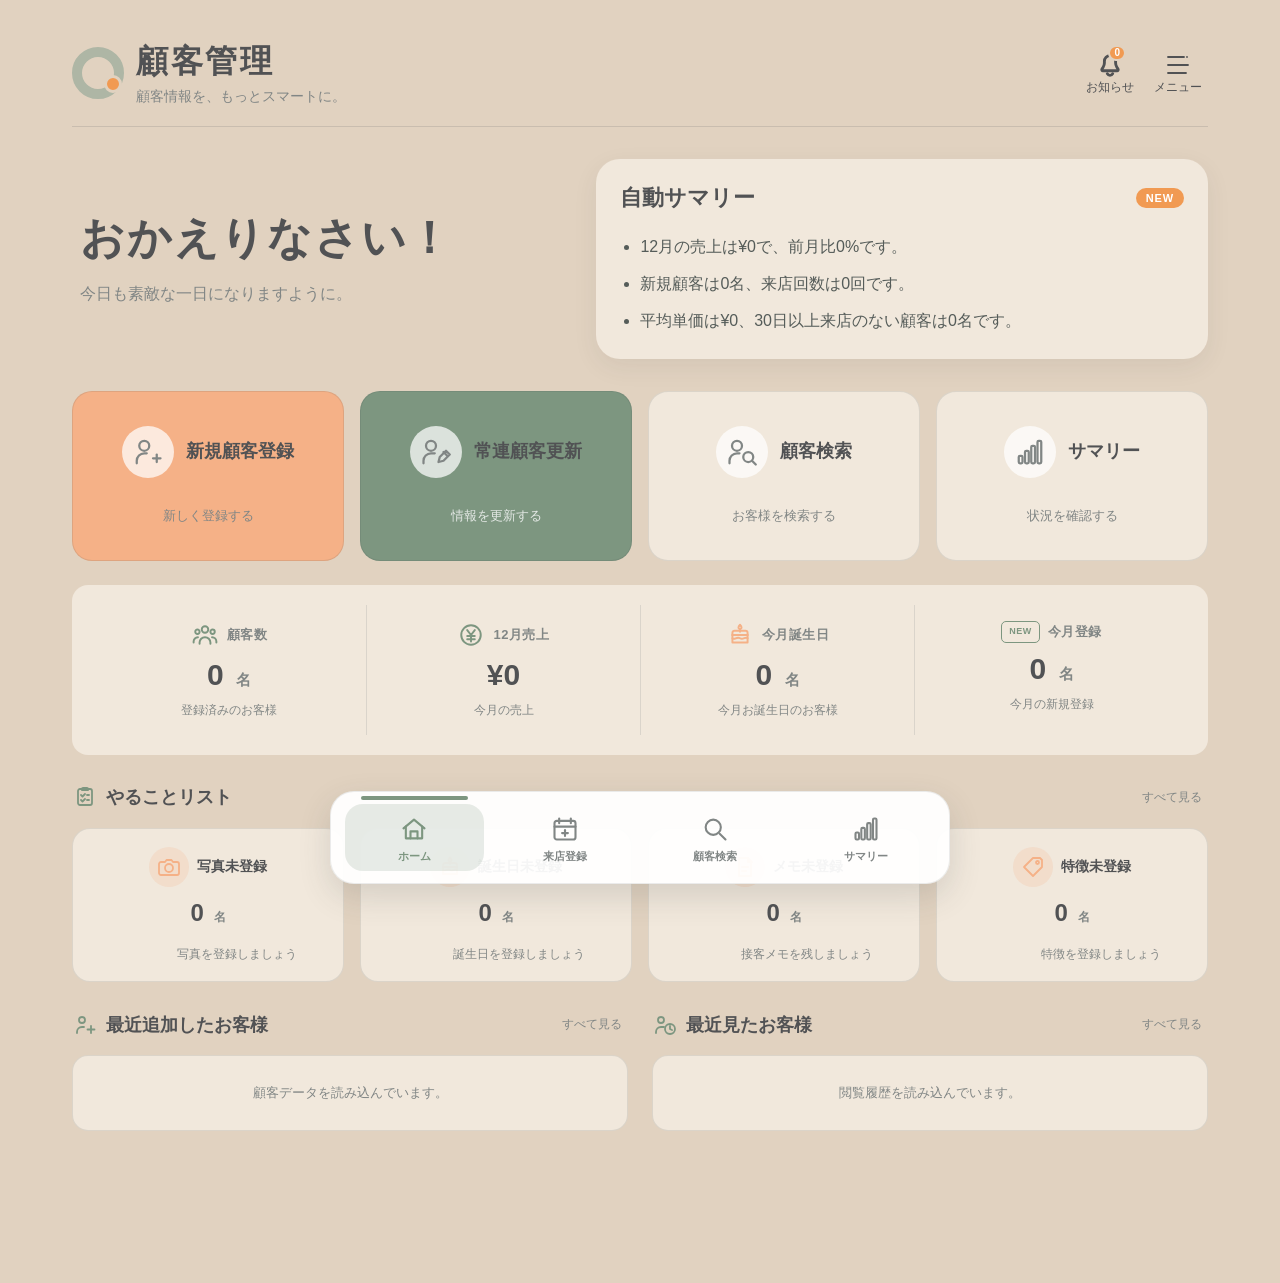
==== commit 460057d5: "fix: サマリー表示を実装内容に合わせて調整" ====
--- a/index.html
+++ b/index.html
@@ -281,11 +281,11 @@
                         <p>今日も素敵な一日になりますように。</p>
                     </div>
 
-                    <!-- AIが顧客情報を分析した結果を表示するカード -->
+                    <!-- 顧客・来店データの自動集計結果を表示するカード -->
                     <section class="ai-summary-card">
-                        <!-- AIサマリーカードの見出し -->
+                        <!-- 自動サマリーカードの見出し -->
                         <div class="ai-summary-header">
-                            <h2>AIサマリー</h2>
+                            <h2>自動サマリー</h2>
                             <span class="new-label">NEW</span>
                         </div>
 
@@ -4563,15 +4563,15 @@
                             ></div>
                         </article>
 
-                        <!-- AIによる分析 -->
+                        <!-- 実データをもとにした自動分析 -->
                         <article class="summary-panel summary-ai-card">
                             <div class="summary-panel-header">
                                 <h2>
-                                    AI分析
+                                    データ分析
                                 </h2>
 
                                 <span class="summary-ai-label">
-                                    Gemini
+                                    自動集計
                                     <span aria-hidden="true">
                                         ✦
                                     </span>
@@ -4601,7 +4601,7 @@
                         </svg>
 
                         <span>
-                            サマリーのデータは毎日0:00に更新されます。
+                            登録されている最新データをもとにサマリーを集計しています。
                         </span>
                     </p>
                 </div>
--- a/style.css
+++ b/style.css
@@ -8129,6 +8129,11 @@
   cursor: pointer;
 }
 
+/* 非表示状態の「すべて表示」ボタンは確実に隠す */
+.summary-list-more-button[hidden] {
+  display: none;
+}
+
 /* 今月の誕生日カード */
 .summary-birthday-card {
   display: grid;
